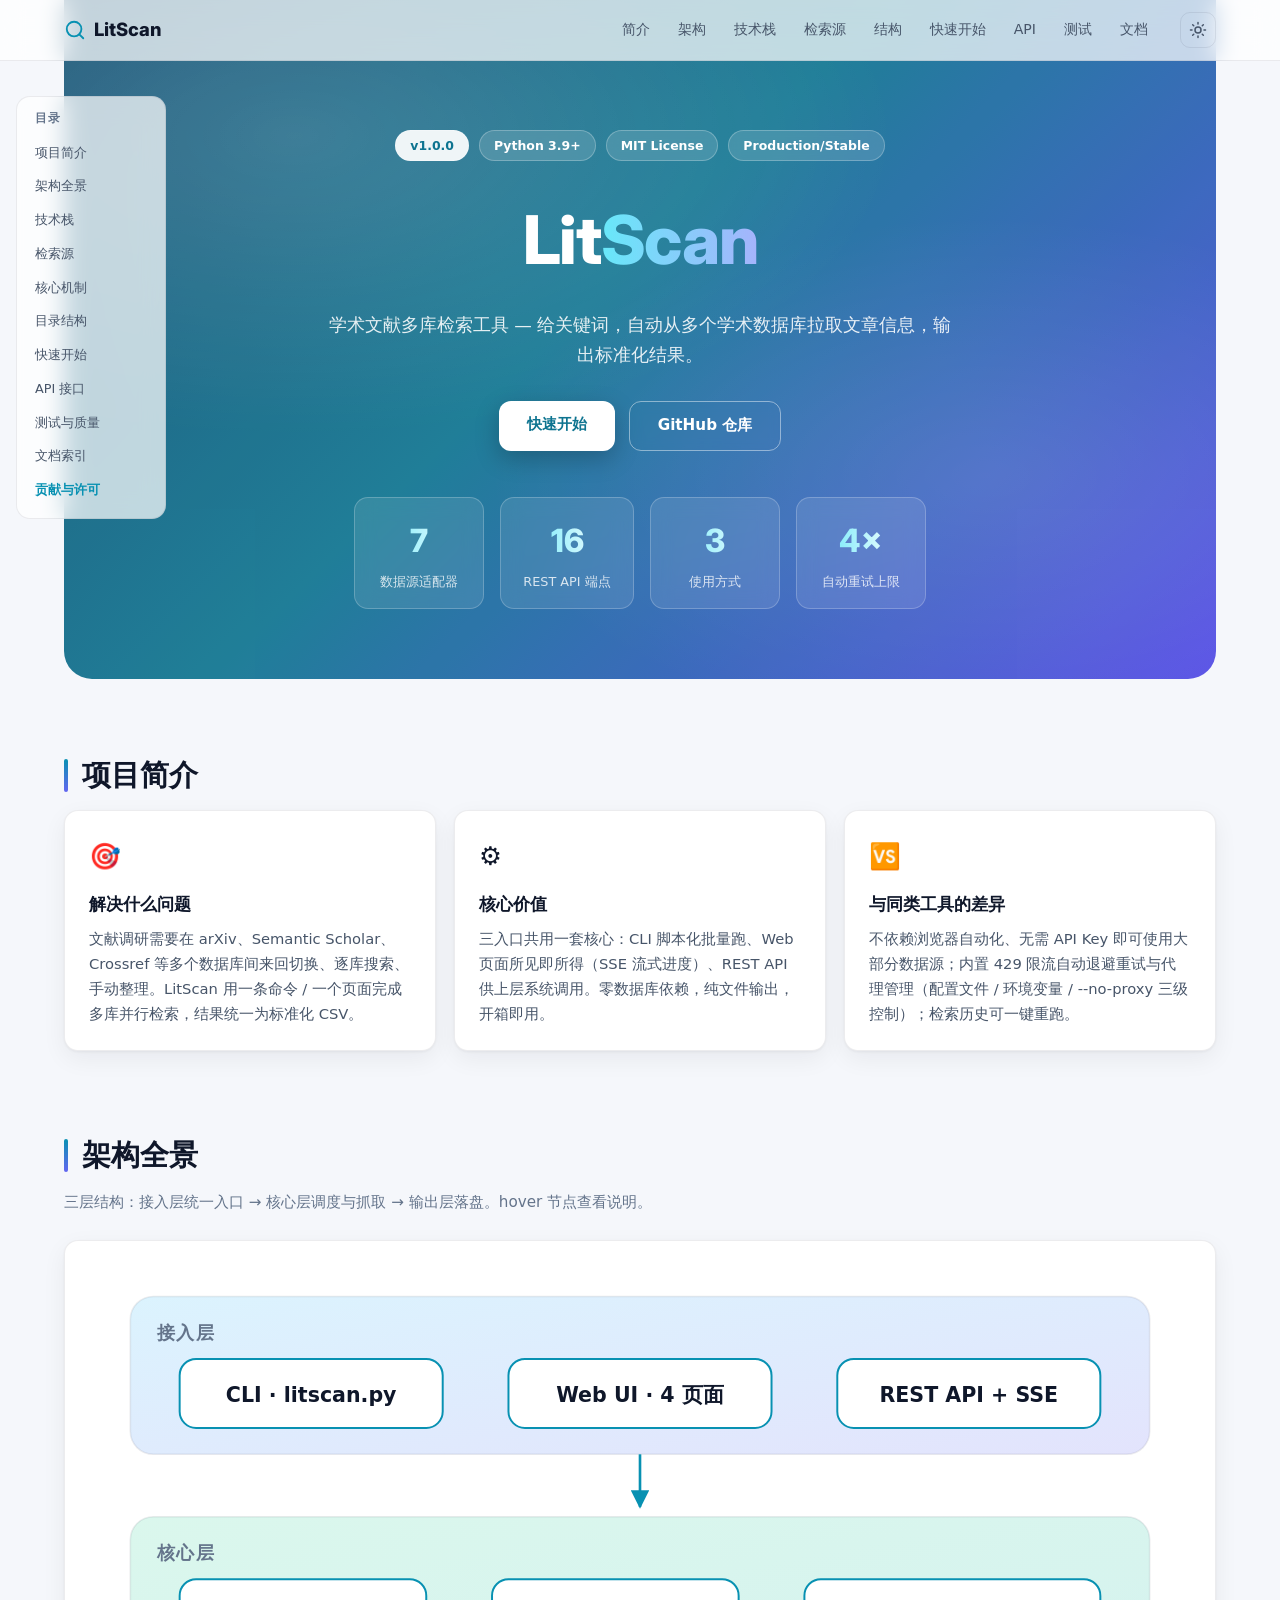
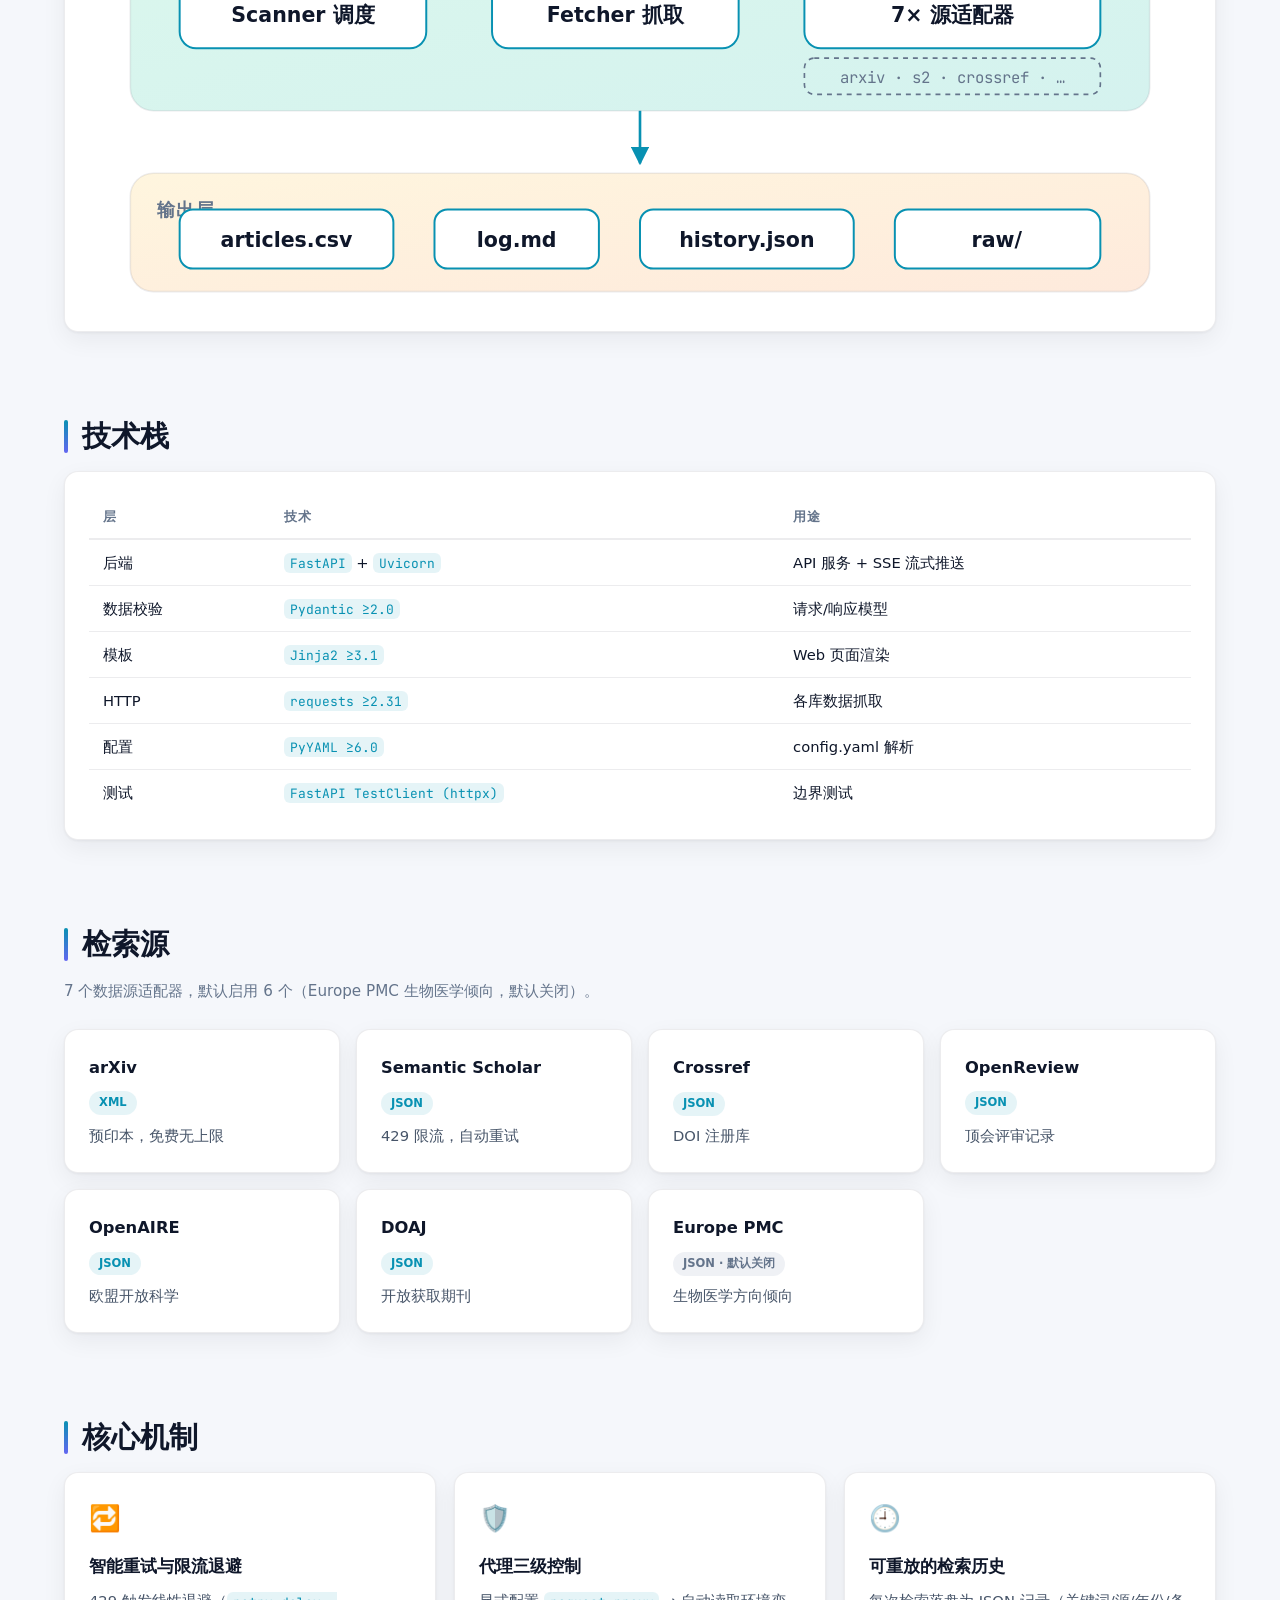
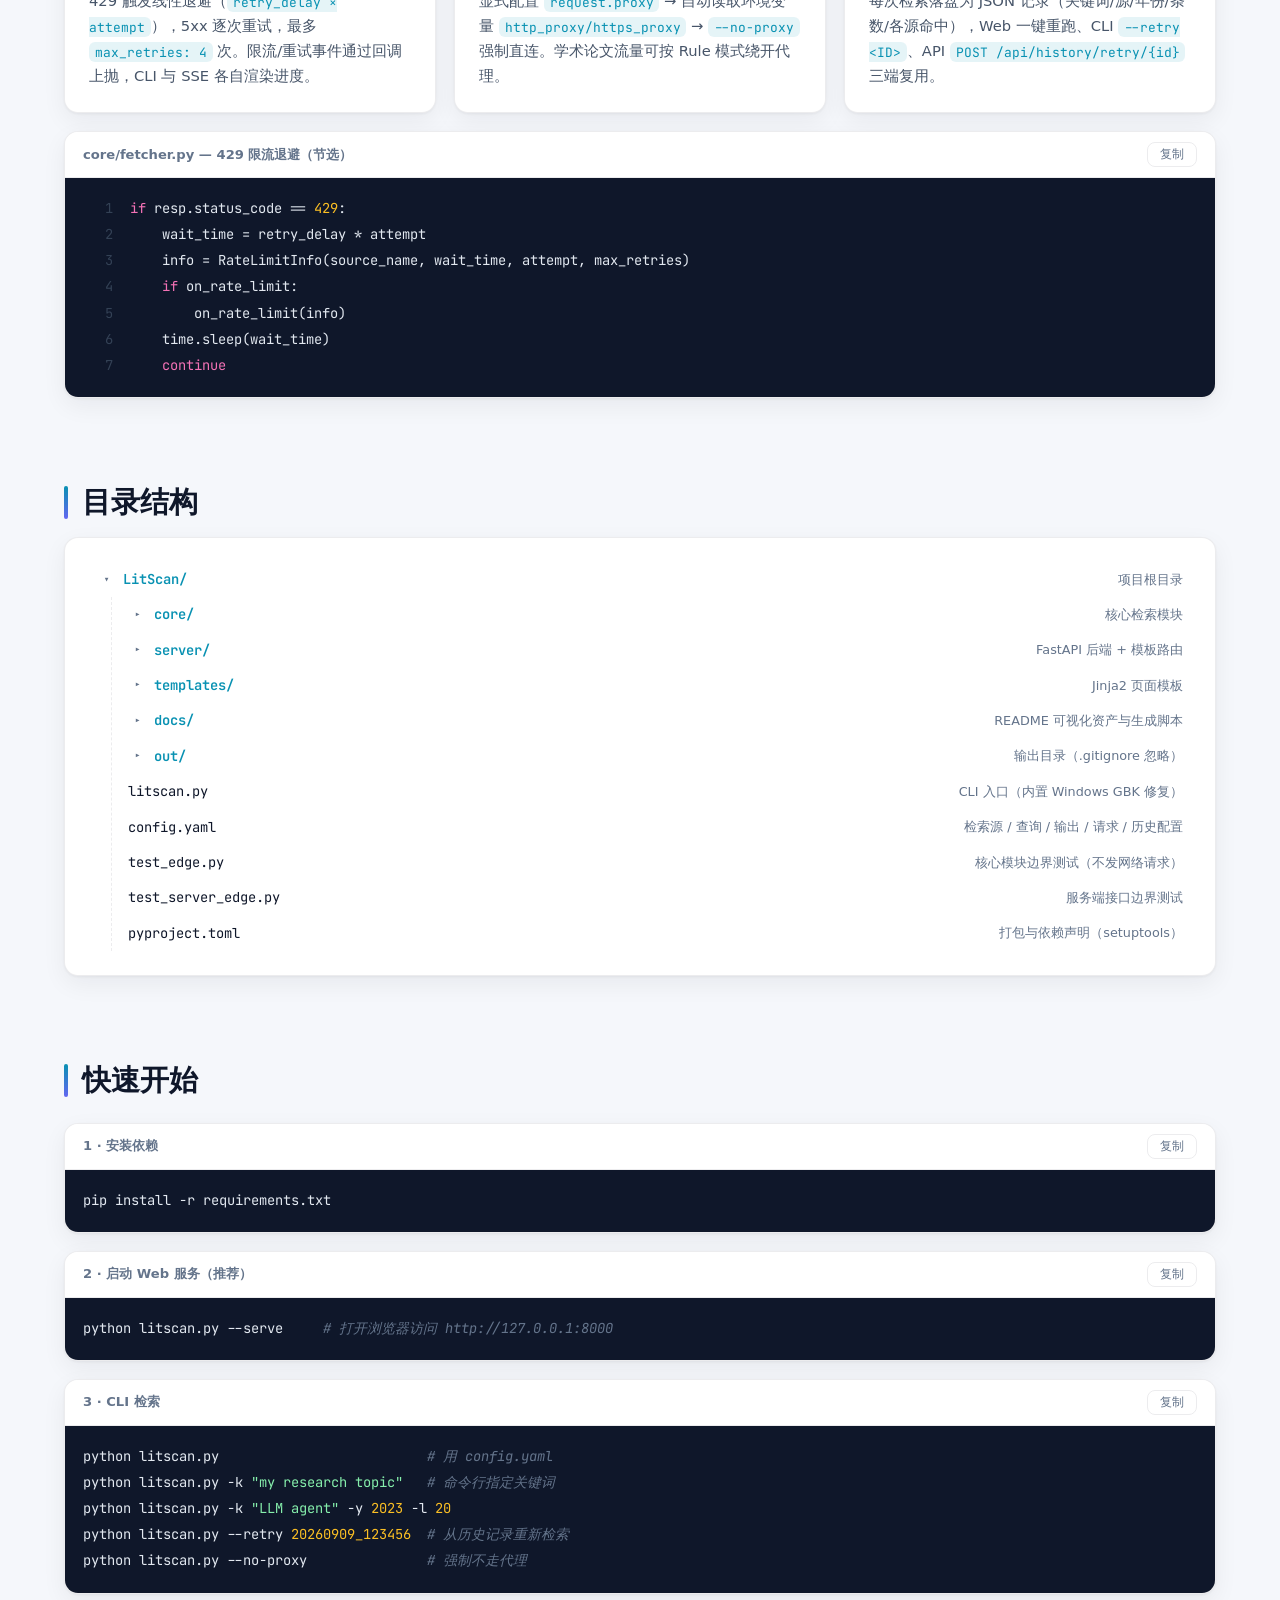
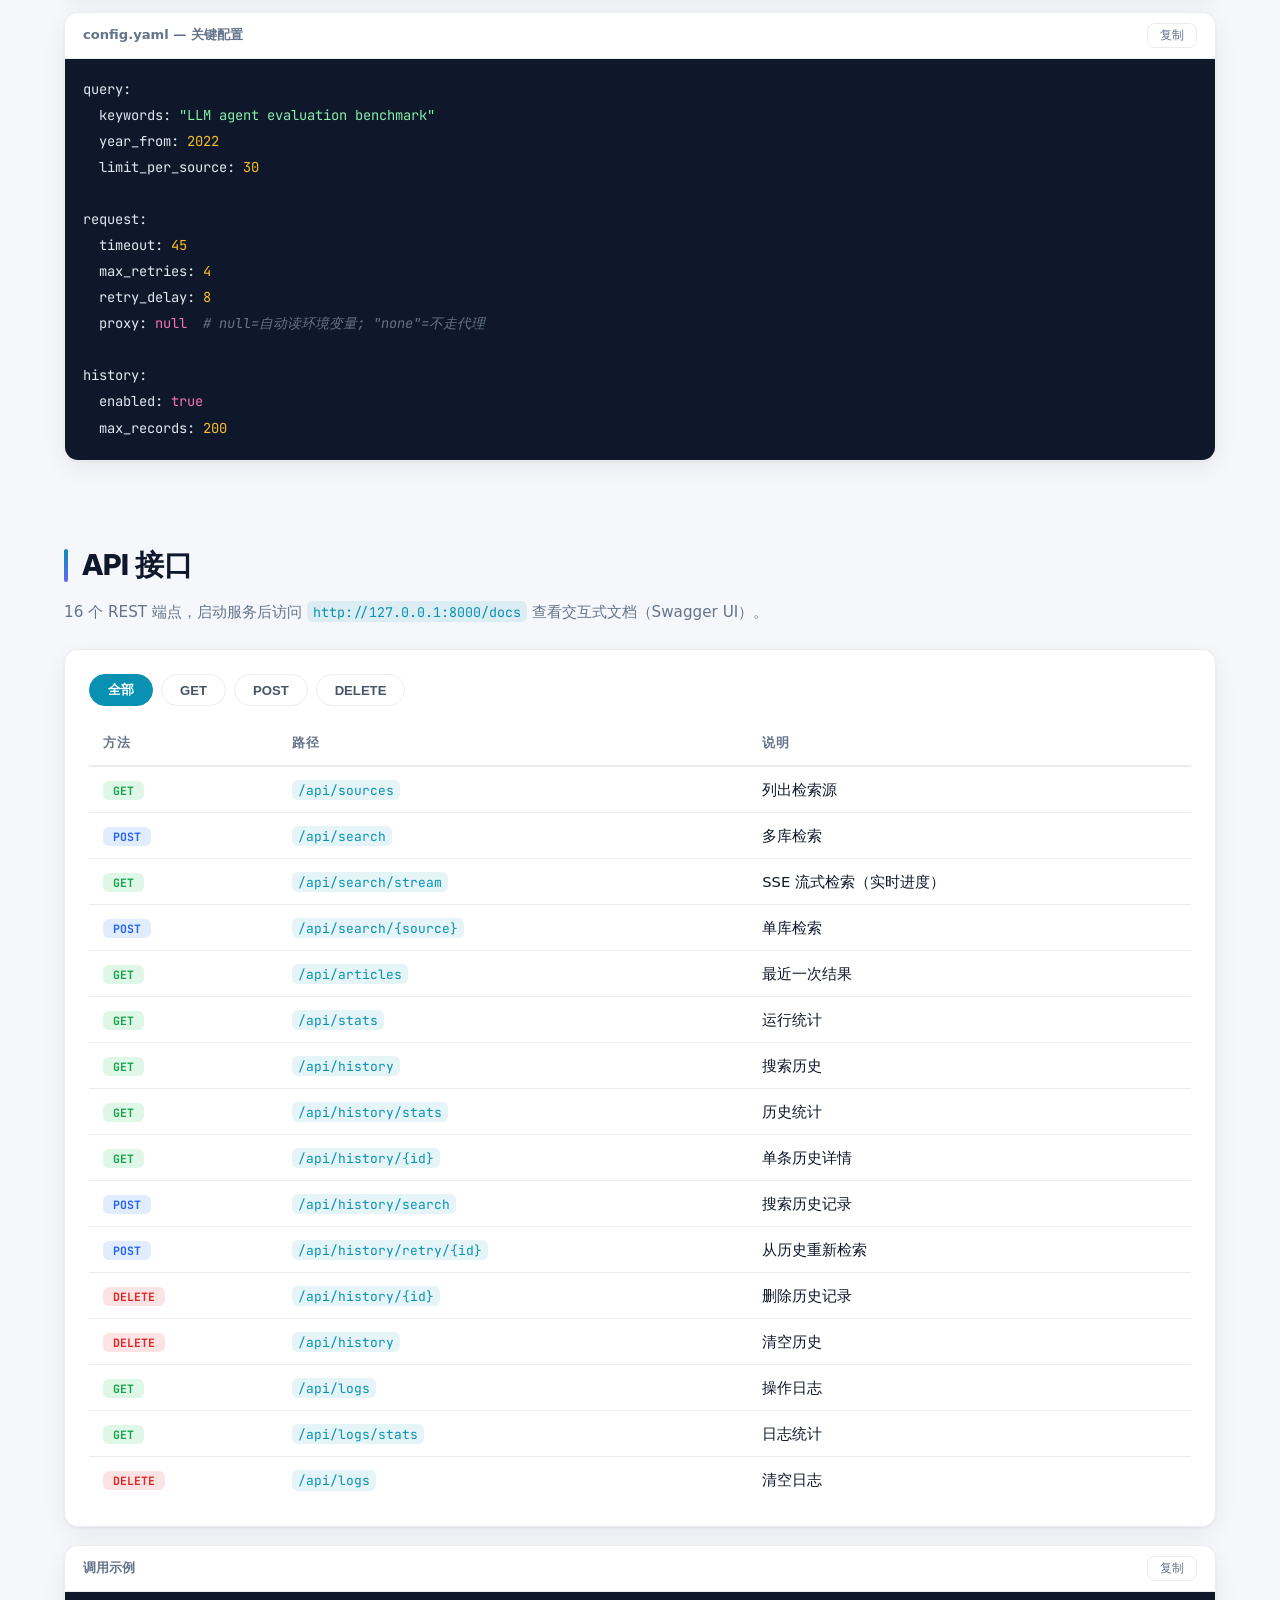
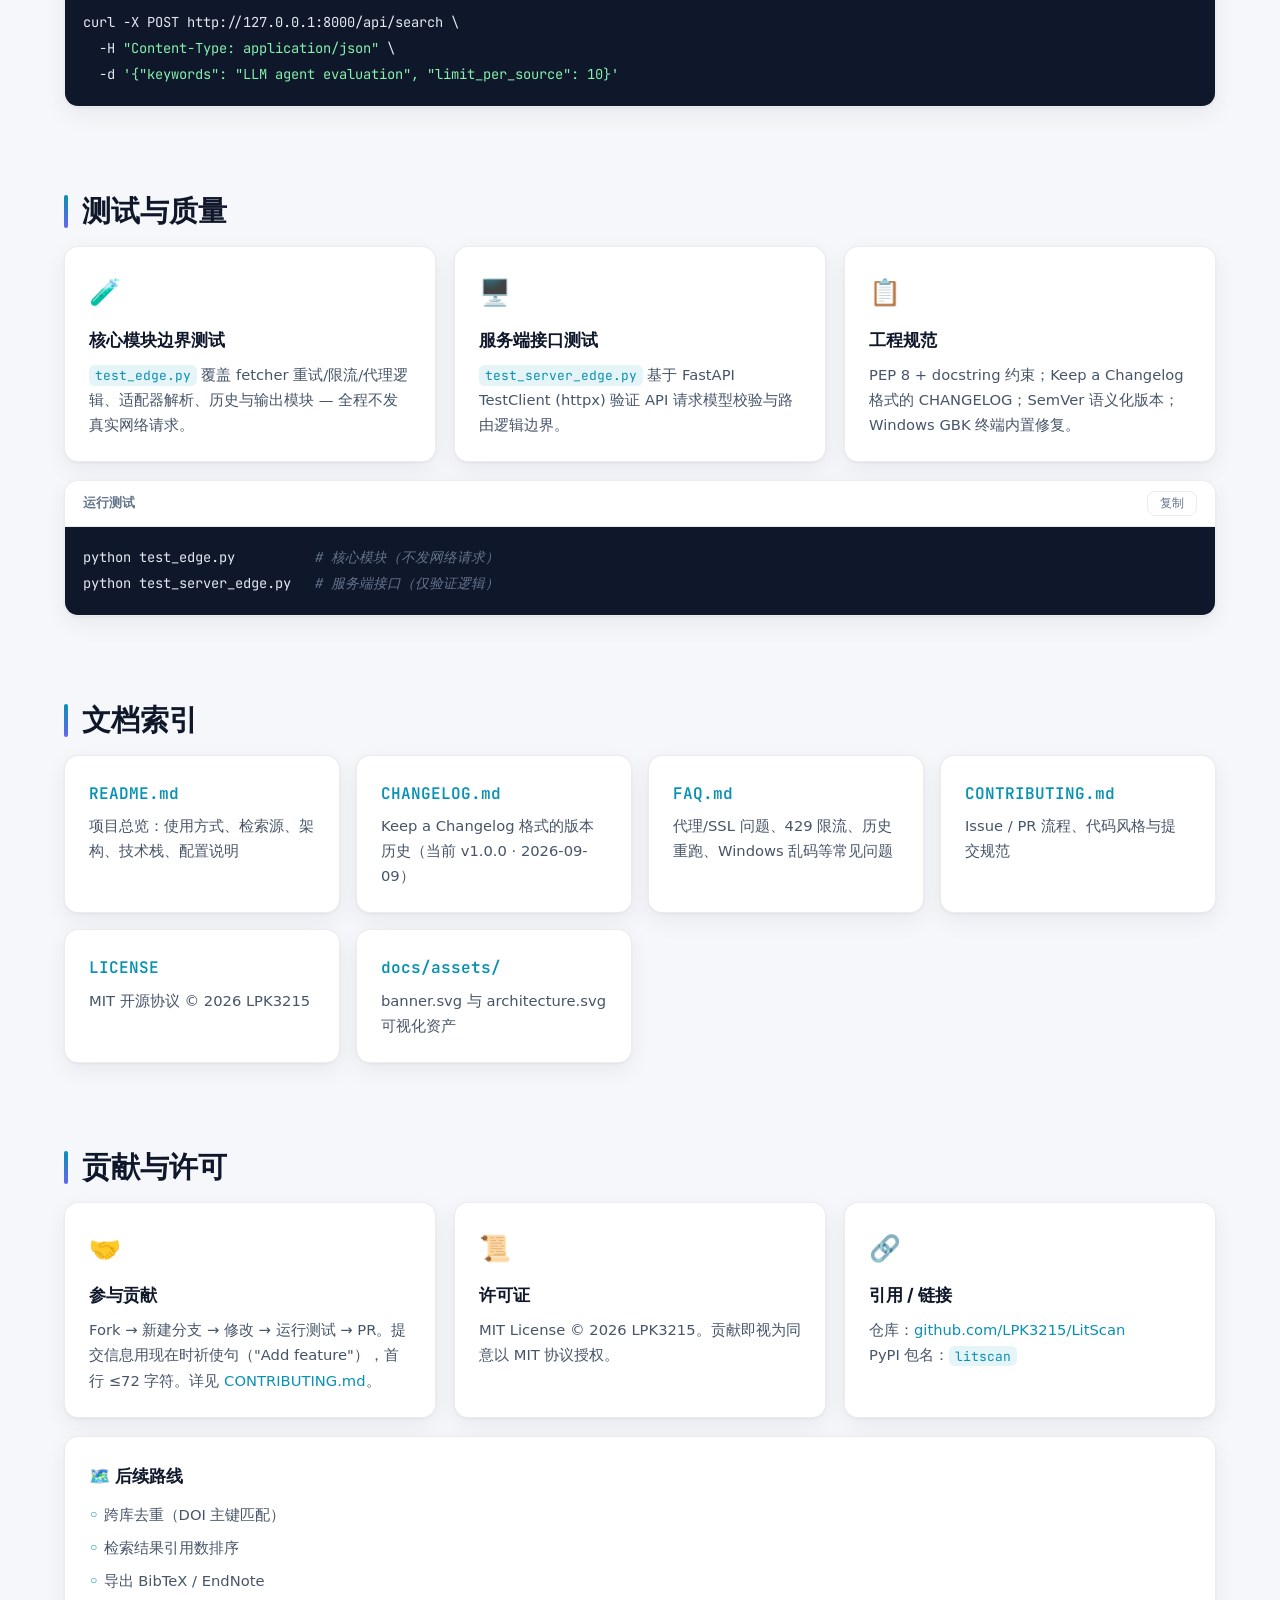
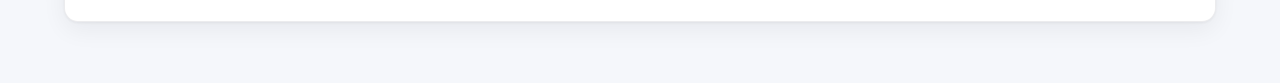
==== project_overview/index.html @ 82d1b2f9 "docs: add project overview page and GitHub Pages entry (docs/ classic mode)" ====
<!DOCTYPE html>
<html lang="zh-CN">
<head>
  <meta charset="UTF-8">
  <meta name="viewport" content="width=device-width, initial-scale=1.0">
  <title>LitScan · 学术文献多库检索工具 — 项目全景</title>
  <meta name="description" content="LitScan 项目全景观览页：架构、技术栈、检索源、API、快速开始">
  <link rel="preconnect" href="https://fonts.googleapis.com">
  <link rel="preconnect" href="https://fonts.gstatic.com" crossorigin>
  <link href="https://fonts.googleapis.com/css2?family=Inter:wght@400;600;700;800&family=JetBrains+Mono:wght@400;600&display=swap" rel="stylesheet">
  <link rel="stylesheet" href="./style.css">
</head>
<body>

<!-- 滚动进度条 -->
<div class="scroll-progress" id="scrollProgress"></div>

<!-- 顶部导航 -->
<nav class="navbar" id="navbar">
  <div class="nav-inner">
    <a href="#hero" class="nav-brand">
      <svg width="22" height="22" viewBox="0 0 24 24" fill="none" stroke="currentColor" stroke-width="2" stroke-linecap="round" stroke-linejoin="round"><circle cx="11" cy="11" r="8"/><path d="m21 21-4.3-4.3"/></svg>
      LitScan
    </a>
    <button class="nav-toggle" id="navToggle" aria-label="菜单">
      <span></span><span></span><span></span>
    </button>
    <div class="nav-links" id="navLinks">
      <a href="#intro">简介</a>
      <a href="#architecture">架构</a>
      <a href="#techstack">技术栈</a>
      <a href="#sources">检索源</a>
      <a href="#structure">结构</a>
      <a href="#quickstart">快速开始</a>
      <a href="#api">API</a>
      <a href="#testing">测试</a>
      <a href="#docs">文档</a>
    </div>
    <button class="theme-toggle" id="themeToggle" aria-label="切换深色模式">
      <svg class="icon-sun" width="18" height="18" viewBox="0 0 24 24" fill="none" stroke="currentColor" stroke-width="2" stroke-linecap="round"><circle cx="12" cy="12" r="4"/><path d="M12 2v2m0 16v2M4.9 4.9l1.4 1.4m11.4 11.4 1.4 1.4M2 12h2m16 0h2M4.9 19.1l1.4-1.4M17.7 6.3l1.4-1.4"/></svg>
      <svg class="icon-moon" width="18" height="18" viewBox="0 0 24 24" fill="none" stroke="currentColor" stroke-width="2" stroke-linecap="round" stroke-linejoin="round"><path d="M12 3a6 6 0 0 0 9 9 9 9 0 1 1-9-9Z"/></svg>
    </button>
  </div>
</nav>

<!-- 侧边目录（宽屏） -->
<aside class="sidebar" id="sidebar">
  <div class="sidebar-title">目录</div>
  <a href="#intro">项目简介</a>
  <a href="#architecture">架构全景</a>
  <a href="#techstack">技术栈</a>
  <a href="#sources">检索源</a>
  <a href="#core">核心机制</a>
  <a href="#structure">目录结构</a>
  <a href="#quickstart">快速开始</a>
  <a href="#api">API 接口</a>
  <a href="#testing">测试与质量</a>
  <a href="#docs">文档索引</a>
  <a href="#contributing">贡献与许可</a>
</aside>

<main class="main">

  <!-- ══════════ Hero ══════════ -->
  <header class="hero" id="hero">
    <div class="hero-bg" aria-hidden="true"></div>
    <div class="hero-content">
      <div class="hero-badges">
        <span class="badge badge-ver">v1.0.0</span>
        <span class="badge">Python 3.9+</span>
        <span class="badge">MIT License</span>
        <span class="badge">Production/Stable</span>
      </div>
      <h1>Lit<span class="grad-text">Scan</span></h1>
      <p class="hero-sub">学术文献多库检索工具 — 给关键词，自动从多个学术数据库拉取文章信息，输出标准化结果。</p>
      <div class="hero-actions">
        <a href="#quickstart" class="btn btn-primary">快速开始</a>
        <a href="https://github.com/LPK3215/LitScan" class="btn btn-ghost" target="_blank" rel="noopener">GitHub 仓库</a>
      </div>
      <div class="hero-stats">
        <div class="stat-card"><span class="stat-num" data-count="7">0</span><span class="stat-label">数据源适配器</span></div>
        <div class="stat-card"><span class="stat-num" data-count="16">0</span><span class="stat-label">REST API 端点</span></div>
        <div class="stat-card"><span class="stat-num" data-count="3">0</span><span class="stat-label">使用方式</span></div>
        <div class="stat-card"><span class="stat-num" data-count="4" data-suffix="×">0</span><span class="stat-label">自动重试上限</span></div>
      </div>
    </div>
  </header>

  <!-- ══════════ 项目简介 ══════════ -->
  <section class="section" id="intro">
    <h2 class="section-title">项目简介</h2>
    <div class="card-grid">
      <div class="card">
        <div class="card-icon">🎯</div>
        <h3>解决什么问题</h3>
        <p>文献调研需要在 arXiv、Semantic Scholar、Crossref 等多个数据库间来回切换、逐库搜索、手动整理。LitScan 用一条命令 / 一个页面完成多库并行检索，结果统一为标准化 CSV。</p>
      </div>
      <div class="card">
        <div class="card-icon">⚙️</div>
        <h3>核心价值</h3>
        <p>三入口共用一套核心：CLI 脚本化批量跑、Web 页面所见即所得（SSE 流式进度）、REST API 供上层系统调用。零数据库依赖，纯文件输出，开箱即用。</p>
      </div>
      <div class="card">
        <div class="card-icon">🆚</div>
        <h3>与同类工具的差异</h3>
        <p>不依赖浏览器自动化、无需 API Key 即可使用大部分数据源；内置 429 限流自动退避重试与代理管理（配置文件 / 环境变量 / --no-proxy 三级控制）；检索历史可一键重跑。</p>
      </div>
    </div>
  </section>

  <!-- ══════════ 架构全景 ══════════ -->
  <section class="section" id="architecture">
    <h2 class="section-title">架构全景</h2>
    <p class="section-desc">三层结构：接入层统一入口 → 核心层调度与抓取 → 输出层落盘。hover 节点查看说明。</p>
    <div class="card arch-card">
      <svg class="arch-svg" viewBox="0 0 680 400" role="img" aria-label="LitScan 架构图">
        <defs>
          <marker id="arrow" viewBox="0 0 10 10" refX="9" refY="5" markerWidth="7" markerHeight="7" orient="auto-start-reverse">
            <path d="M 0 0 L 10 5 L 0 10 z" class="arrow-fill"/>
          </marker>
          <linearGradient id="gLayer1" x1="0" y1="0" x2="1" y2="1">
            <stop offset="0%" stop-color="#38bdf8" stop-opacity="0.18"/>
            <stop offset="100%" stop-color="#6366f1" stop-opacity="0.18"/>
          </linearGradient>
          <linearGradient id="gLayer2" x1="0" y1="0" x2="1" y2="1">
            <stop offset="0%" stop-color="#34d399" stop-opacity="0.18"/>
            <stop offset="100%" stop-color="#14b8a6" stop-opacity="0.18"/>
          </linearGradient>
          <linearGradient id="gLayer3" x1="0" y1="0" x2="1" y2="1">
            <stop offset="0%" stop-color="#fbbf24" stop-opacity="0.15"/>
            <stop offset="100%" stop-color="#f97316" stop-opacity="0.15"/>
          </linearGradient>
        </defs>

        <!-- 接入层 -->
        <rect x="30" y="24" width="620" height="96" rx="14" fill="url(#gLayer1)" class="layer-box" data-tip="接入层：CLI / Web UI / REST API+SSE 三种入口，共用同一套核心"/>
        <text x="46" y="50" class="svg-label">接入层</text>
        <g class="arch-node" data-tip="litscan.py：argparse 命令行，支持关键词/年份/条数覆盖、代理控制、历史命令">
          <rect x="60" y="62" width="160" height="42" rx="10"/>
          <text x="140" y="88">CLI · litscan.py</text>
        </g>
        <g class="arch-node" data-tip="FastAPI + Jinja2 四个页面：/ 检索（SSE 流式进度）、/history、/sources、/logs">
          <rect x="260" y="62" width="160" height="42" rx="10"/>
          <text x="340" y="88">Web UI · 4 页面</text>
        </g>
        <g class="arch-node" data-tip="16 个 REST 端点 + SSE 流式检索 /api/search/stream">
          <rect x="460" y="62" width="160" height="42" rx="10"/>
          <text x="540" y="88">REST API + SSE</text>
        </g>

        <line x1="340" y1="120" x2="340" y2="152" class="svg-flow" marker-end="url(#arrow)"/>

        <!-- 核心层 -->
        <rect x="30" y="158" width="620" height="118" rx="14" fill="url(#gLayer2)" class="layer-box" data-tip="核心层：Scanner 调度 → Fetcher（重试×4、限流退避、代理）→ 7 个数据源适配器"/>
        <text x="46" y="184" class="svg-label">核心层</text>
        <g class="arch-node" data-tip="core/scanner.py：读配置 → 遍历启用源 → 合并结果 → 落盘与历史">
          <rect x="60" y="196" width="150" height="42" rx="10"/>
          <text x="135" y="222">Scanner 调度</text>
        </g>
        <g class="arch-node" data-tip="core/fetcher.py：HTTP GET + 智能重试（max 4 次）+ 429 指数退避 + 代理三级配置">
          <rect x="250" y="196" width="150" height="42" rx="10"/>
          <text x="325" y="222">Fetcher 抓取</text>
        </g>
        <g class="arch-node" data-tip="core/adapters.py：每个库一个适配器（build_url + parse），统一输出 Article dataclass">
          <rect x="440" y="196" width="180" height="42" rx="10"/>
          <text x="530" y="222">7× 源适配器</text>
        </g>
        <!-- 适配器小标签 -->
        <g class="arch-chip" data-tip="XML 协议（arXiv），其余 6 库为 JSON">
          <rect x="440" y="244" width="180" height="22" rx="6"/>
          <text x="530" y="259">arxiv · s2 · crossref · …</text>
        </g>

        <line x1="340" y1="276" x2="340" y2="308" class="svg-flow" marker-end="url(#arrow)"/>

        <!-- 输出层 -->
        <rect x="30" y="314" width="620" height="72" rx="14" fill="url(#gLayer3)" class="layer-box" data-tip="输出层：统一 CSV、检索日志、搜索历史、各库原始响应"/>
        <text x="46" y="340" class="svg-label">输出层</text>
        <g class="arch-node" data-tip="out/articles.csv：统一格式文章列表（title/source/year/venue/doi/url/citation_count/abstract/authors）">
          <rect x="60" y="336" width="130" height="36" rx="8"/>
          <text x="125" y="359">articles.csv</text>
        </g>
        <g class="arch-node" data-tip="out/log.md：Markdown 检索日志（日期/关键词/各源命中/总命中）">
          <rect x="215" y="336" width="100" height="36" rx="8"/>
          <text x="265" y="359">log.md</text>
        </g>
        <g class="arch-node" data-tip="out/history.json：搜索历史，最多保留 200 条，支持重跑">
          <rect x="340" y="336" width="130" height="36" rx="8"/>
          <text x="405" y="359">history.json</text>
        </g>
        <g class="arch-node" data-tip="out/raw/：各库原始响应留档，便于核对与调试">
          <rect x="495" y="336" width="125" height="36" rx="8"/>
          <text x="557" y="359">raw/</text>
        </g>

        <!-- tooltip -->
        <g id="svgTooltip" class="svg-tooltip" visibility="hidden">
          <rect rx="8"/>
          <text></text>
        </g>
      </svg>
    </div>
  </section>

  <!-- ══════════ 技术栈 ══════════ -->
  <section class="section" id="techstack">
    <h2 class="section-title">技术栈</h2>
    <div class="card">
      <table class="data-table">
        <thead><tr><th>层</th><th>技术</th><th>用途</th></tr></thead>
        <tbody>
          <tr><td>后端</td><td><code>FastAPI</code> + <code>Uvicorn</code></td><td>API 服务 + SSE 流式推送</td></tr>
          <tr><td>数据校验</td><td><code>Pydantic ≥2.0</code></td><td>请求/响应模型</td></tr>
          <tr><td>模板</td><td><code>Jinja2 ≥3.1</code></td><td>Web 页面渲染</td></tr>
          <tr><td>HTTP</td><td><code>requests ≥2.31</code></td><td>各库数据抓取</td></tr>
          <tr><td>配置</td><td><code>PyYAML ≥6.0</code></td><td>config.yaml 解析</td></tr>
          <tr><td>测试</td><td><code>FastAPI TestClient (httpx)</code></td><td>边界测试</td></tr>
        </tbody>
      </table>
    </div>
  </section>

  <!-- ══════════ 检索源 ══════════ -->
  <section class="section" id="sources">
    <h2 class="section-title">检索源</h2>
    <p class="section-desc">7 个数据源适配器，默认启用 6 个（Europe PMC 生物医学倾向，默认关闭）。</p>
    <div class="source-grid">
      <div class="card source-card"><div class="source-name">arXiv</div><span class="tag">XML</span><p>预印本，免费无上限</p></div>
      <div class="card source-card"><div class="source-name">Semantic Scholar</div><span class="tag">JSON</span><p>429 限流，自动重试</p></div>
      <div class="card source-card"><div class="source-name">Crossref</div><span class="tag">JSON</span><p>DOI 注册库</p></div>
      <div class="card source-card"><div class="source-name">OpenReview</div><span class="tag">JSON</span><p>顶会评审记录</p></div>
      <div class="card source-card"><div class="source-name">OpenAIRE</div><span class="tag">JSON</span><p>欧盟开放科学</p></div>
      <div class="card source-card"><div class="source-name">DOAJ</div><span class="tag">JSON</span><p>开放获取期刊</p></div>
      <div class="card source-card source-off"><div class="source-name">Europe PMC</div><span class="tag tag-off">JSON · 默认关闭</span><p>生物医学方向倾向</p></div>
    </div>
  </section>

  <!-- ══════════ 核心机制 ══════════ -->
  <section class="section" id="core">
    <h2 class="section-title">核心机制</h2>
    <div class="card-grid">
      <div class="card">
        <div class="card-icon">🔁</div>
        <h3>智能重试与限流退避</h3>
        <p>429 触发线性退避（<code>retry_delay × attempt</code>），5xx 逐次重试，最多 <code>max_retries: 4</code> 次。限流/重试事件通过回调上抛，CLI 与 SSE 各自渲染进度。</p>
      </div>
      <div class="card">
        <div class="card-icon">🛡️</div>
        <h3>代理三级控制</h3>
        <p>显式配置 <code>request.proxy</code> → 自动读取环境变量 <code>http_proxy/https_proxy</code> → <code>--no-proxy</code> 强制直连。学术论文流量可按 Rule 模式绕开代理。</p>
      </div>
      <div class="card">
        <div class="card-icon">🕘</div>
        <h3>可重放的检索历史</h3>
        <p>每次检索落盘为 JSON 记录（关键词/源/年份/条数/各源命中），Web 一键重跑、CLI <code>--retry &lt;ID&gt;</code>、API <code>POST /api/history/retry/{id}</code> 三端复用。</p>
      </div>
    </div>
    <div class="card code-card">
      <div class="code-header"><span>core/fetcher.py — 429 限流退避（节选）</span><button class="copy-btn" data-copy>复制</button></div>
      <pre class="code-block"><code><span class="ln">1</span><span class="c-key">if</span> resp.status_code == <span class="c-num">429</span>:
<span class="ln">2</span>    wait_time = retry_delay * attempt
<span class="ln">3</span>    info = RateLimitInfo(source_name, wait_time, attempt, max_retries)
<span class="ln">4</span>    <span class="c-key">if</span> on_rate_limit:
<span class="ln">5</span>        on_rate_limit(info)
<span class="ln">6</span>    time.sleep(wait_time)
<span class="ln">7</span>    <span class="c-key">continue</span></code></pre>
    </div>
  </section>

  <!-- ══════════ 目录结构 ══════════ -->
  <section class="section" id="structure">
    <h2 class="section-title">目录结构</h2>
    <div class="card">
      <div class="tree" id="tree">
        <div class="tree-item"><span class="tree-toggle open" data-toggle></span><span class="tree-name dir">LitScan/</span><span class="tree-desc">项目根目录</span></div>
        <div class="tree-children open">
          <div class="tree-item"><span class="tree-toggle" data-toggle></span><span class="tree-name dir">core/</span><span class="tree-desc">核心检索模块</span></div>
          <div class="tree-children">
            <div class="tree-item leaf"><span class="tree-name file">fetcher.py</span><span class="tree-desc">HTTP + 重试 + 限流处理 + 代理</span></div>
            <div class="tree-item leaf"><span class="tree-name file">adapters.py</span><span class="tree-desc">各库适配器，统一 Article 输出</span></div>
            <div class="tree-item leaf"><span class="tree-name file">scanner.py</span><span class="tree-desc">调度器：配置 → 检索 → 输出 → 历史</span></div>
            <div class="tree-item leaf"><span class="tree-name file">history.py</span><span class="tree-desc">搜索历史（JSON 落盘，可重跑）</span></div>
            <div class="tree-item leaf"><span class="tree-name file">logger.py</span><span class="tree-desc">操作日志（/logs 页面数据源）</span></div>
            <div class="tree-item leaf"><span class="tree-name file">output.py</span><span class="tree-desc">CSV / Markdown 日志输出</span></div>
          </div>
          <div class="tree-item"><span class="tree-toggle" data-toggle></span><span class="tree-name dir">server/</span><span class="tree-desc">FastAPI 后端 + 模板路由</span></div>
          <div class="tree-children">
            <div class="tree-item leaf"><span class="tree-name file">main.py</span><span class="tree-desc">16 个 API 端点 + SSE 流式检索</span></div>
          </div>
          <div class="tree-item"><span class="tree-toggle" data-toggle></span><span class="tree-name dir">templates/</span><span class="tree-desc">Jinja2 页面模板</span></div>
          <div class="tree-children">
            <div class="tree-item leaf"><span class="tree-name file">index.html</span><span class="tree-desc">检索页（SSE 实时进度）</span></div>
            <div class="tree-item leaf"><span class="tree-name file">history.html</span><span class="tree-desc">检索历史页</span></div>
            <div class="tree-item leaf"><span class="tree-name file">sources.html</span><span class="tree-desc">数据源列表页</span></div>
            <div class="tree-item leaf"><span class="tree-name file">logs.html</span><span class="tree-desc">操作日志页</span></div>
            <div class="tree-item leaf"><span class="tree-name file">base.html</span><span class="tree-desc">公共布局基模板</span></div>
          </div>
          <div class="tree-item"><span class="tree-toggle" data-toggle></span><span class="tree-name dir">docs/</span><span class="tree-desc">README 可视化资产与生成脚本</span></div>
          <div class="tree-children">
            <div class="tree-item leaf"><span class="tree-name file">assets/banner.svg</span><span class="tree-desc">README 头图</span></div>
            <div class="tree-item leaf"><span class="tree-name file">assets/architecture.svg</span><span class="tree-desc">README 架构图</span></div>
            <div class="tree-item leaf"><span class="tree-name file">scripts/generate_*.py</span><span class="tree-desc">SVG 生成脚本（可复用）</span></div>
          </div>
          <div class="tree-item"><span class="tree-toggle" data-toggle></span><span class="tree-name dir">out/</span><span class="tree-desc">输出目录（.gitignore 忽略）</span></div>
          <div class="tree-children">
            <div class="tree-item leaf"><span class="tree-name file">articles.csv</span><span class="tree-desc">统一格式文章列表</span></div>
            <div class="tree-item leaf"><span class="tree-name file">log.md</span><span class="tree-desc">检索日志</span></div>
            <div class="tree-item leaf"><span class="tree-name file">history.json</span><span class="tree-desc">搜索历史</span></div>
            <div class="tree-item leaf"><span class="tree-name file">raw/</span><span class="tree-desc">各库原始响应</span></div>
          </div>
          <div class="tree-item leaf root-leaf"><span class="tree-name file">litscan.py</span><span class="tree-desc">CLI 入口（内置 Windows GBK 修复）</span></div>
          <div class="tree-item leaf root-leaf"><span class="tree-name file">config.yaml</span><span class="tree-desc">检索源 / 查询 / 输出 / 请求 / 历史配置</span></div>
          <div class="tree-item leaf root-leaf"><span class="tree-name file">test_edge.py</span><span class="tree-desc">核心模块边界测试（不发网络请求）</span></div>
          <div class="tree-item leaf root-leaf"><span class="tree-name file">test_server_edge.py</span><span class="tree-desc">服务端接口边界测试</span></div>
          <div class="tree-item leaf root-leaf"><span class="tree-name file">pyproject.toml</span><span class="tree-desc">打包与依赖声明（setuptools）</span></div>
        </div>
      </div>
    </div>
  </section>

  <!-- ══════════ 快速开始 ══════════ -->
  <section class="section" id="quickstart">
    <h2 class="section-title">快速开始</h2>
    <div class="card code-card">
      <div class="code-header"><span>1 · 安装依赖</span><button class="copy-btn" data-copy>复制</button></div>
      <pre class="code-block"><code>pip install -r requirements.txt</code></pre>
    </div>
    <div class="card code-card">
      <div class="code-header"><span>2 · 启动 Web 服务（推荐）</span><button class="copy-btn" data-copy>复制</button></div>
      <pre class="code-block"><code>python litscan.py --serve     <span class="c-com"># 打开浏览器访问 http://127.0.0.1:8000</span></code></pre>
    </div>
    <div class="card code-card">
      <div class="code-header"><span>3 · CLI 检索</span><button class="copy-btn" data-copy>复制</button></div>
      <pre class="code-block"><code>python litscan.py                          <span class="c-com"># 用 config.yaml</span>
python litscan.py -k <span class="c-str">"my research topic"</span>   <span class="c-com"># 命令行指定关键词</span>
python litscan.py -k <span class="c-str">"LLM agent"</span> -y <span class="c-num">2023</span> -l <span class="c-num">20</span>
python litscan.py --retry <span class="c-num">20260909_123456</span>  <span class="c-com"># 从历史记录重新检索</span>
python litscan.py --no-proxy               <span class="c-com"># 强制不走代理</span></code></pre>
    </div>
    <div class="card code-card">
      <div class="code-header"><span>config.yaml — 关键配置</span><button class="copy-btn" data-copy>复制</button></div>
      <pre class="code-block"><code>query:
  keywords: <span class="c-str">"LLM agent evaluation benchmark"</span>
  year_from: <span class="c-num">2022</span>
  limit_per_source: <span class="c-num">30</span>

request:
  timeout: <span class="c-num">45</span>
  max_retries: <span class="c-num">4</span>
  retry_delay: <span class="c-num">8</span>
  proxy: <span class="c-key">null</span>  <span class="c-com"># null=自动读环境变量; "none"=不走代理</span>

history:
  enabled: <span class="c-key">true</span>
  max_records: <span class="c-num">200</span></code></pre>
    </div>
  </section>

  <!-- ══════════ API 接口 ══════════ -->
  <section class="section" id="api">
    <h2 class="section-title">API 接口</h2>
    <p class="section-desc">16 个 REST 端点，启动服务后访问 <code>http://127.0.0.1:8000/docs</code> 查看交互式文档（Swagger UI）。</p>
    <div class="card">
      <div class="api-filter">
        <button class="api-tab active" data-filter="all">全部</button>
        <button class="api-tab" data-filter="GET">GET</button>
        <button class="api-tab" data-filter="POST">POST</button>
        <button class="api-tab" data-filter="DELETE">DELETE</button>
      </div>
      <table class="data-table api-table" id="apiTable">
        <thead><tr><th>方法</th><th>路径</th><th>说明</th></tr></thead>
        <tbody>
          <tr data-method="GET"><td><span class="method m-get">GET</span></td><td><code>/api/sources</code></td><td>列出检索源</td></tr>
          <tr data-method="POST"><td><span class="method m-post">POST</span></td><td><code>/api/search</code></td><td>多库检索</td></tr>
          <tr data-method="GET"><td><span class="method m-get">GET</span></td><td><code>/api/search/stream</code></td><td>SSE 流式检索（实时进度）</td></tr>
          <tr data-method="POST"><td><span class="method m-post">POST</span></td><td><code>/api/search/{source}</code></td><td>单库检索</td></tr>
          <tr data-method="GET"><td><span class="method m-get">GET</span></td><td><code>/api/articles</code></td><td>最近一次结果</td></tr>
          <tr data-method="GET"><td><span class="method m-get">GET</span></td><td><code>/api/stats</code></td><td>运行统计</td></tr>
          <tr data-method="GET"><td><span class="method m-get">GET</span></td><td><code>/api/history</code></td><td>搜索历史</td></tr>
          <tr data-method="GET"><td><span class="method m-get">GET</span></td><td><code>/api/history/stats</code></td><td>历史统计</td></tr>
          <tr data-method="GET"><td><span class="method m-get">GET</span></td><td><code>/api/history/{id}</code></td><td>单条历史详情</td></tr>
          <tr data-method="POST"><td><span class="method m-post">POST</span></td><td><code>/api/history/search</code></td><td>搜索历史记录</td></tr>
          <tr data-method="POST"><td><span class="method m-post">POST</span></td><td><code>/api/history/retry/{id}</code></td><td>从历史重新检索</td></tr>
          <tr data-method="DELETE"><td><span class="method m-del">DELETE</span></td><td><code>/api/history/{id}</code></td><td>删除历史记录</td></tr>
          <tr data-method="DELETE"><td><span class="method m-del">DELETE</span></td><td><code>/api/history</code></td><td>清空历史</td></tr>
          <tr data-method="GET"><td><span class="method m-get">GET</span></td><td><code>/api/logs</code></td><td>操作日志</td></tr>
          <tr data-method="GET"><td><span class="method m-get">GET</span></td><td><code>/api/logs/stats</code></td><td>日志统计</td></tr>
          <tr data-method="DELETE"><td><span class="method m-del">DELETE</span></td><td><code>/api/logs</code></td><td>清空日志</td></tr>
        </tbody>
      </table>
    </div>
    <div class="card code-card">
      <div class="code-header"><span>调用示例</span><button class="copy-btn" data-copy>复制</button></div>
      <pre class="code-block"><code>curl -X POST http://127.0.0.1:8000/api/search \
  -H <span class="c-str">"Content-Type: application/json"</span> \
  -d <span class="c-str">'{"keywords": "LLM agent evaluation", "limit_per_source": 10}'</span></code></pre>
    </div>
  </section>

  <!-- ══════════ 测试与质量 ══════════ -->
  <section class="section" id="testing">
    <h2 class="section-title">测试与质量</h2>
    <div class="card-grid">
      <div class="card">
        <div class="card-icon">🧪</div>
        <h3>核心模块边界测试</h3>
        <p><code>test_edge.py</code> 覆盖 fetcher 重试/限流/代理逻辑、适配器解析、历史与输出模块 — 全程不发真实网络请求。</p>
      </div>
      <div class="card">
        <div class="card-icon">🖥️</div>
        <h3>服务端接口测试</h3>
        <p><code>test_server_edge.py</code> 基于 FastAPI TestClient (httpx) 验证 API 请求模型校验与路由逻辑边界。</p>
      </div>
      <div class="card">
        <div class="card-icon">📋</div>
        <h3>工程规范</h3>
        <p>PEP 8 + docstring 约束；Keep a Changelog 格式的 CHANGELOG；SemVer 语义化版本；Windows GBK 终端内置修复。</p>
      </div>
    </div>
    <div class="card code-card">
      <div class="code-header"><span>运行测试</span><button class="copy-btn" data-copy>复制</button></div>
      <pre class="code-block"><code>python test_edge.py          <span class="c-com"># 核心模块（不发网络请求）</span>
python test_server_edge.py   <span class="c-com"># 服务端接口（仅验证逻辑）</span></code></pre>
    </div>
  </section>

  <!-- ══════════ 文档索引 ══════════ -->
  <section class="section" id="docs">
    <h2 class="section-title">文档索引</h2>
    <div class="doc-grid">
      <a class="card doc-card" href="README.md"><div class="doc-name">README.md</div><p>项目总览：使用方式、检索源、架构、技术栈、配置说明</p></a>
      <a class="card doc-card" href="CHANGELOG.md"><div class="doc-name">CHANGELOG.md</div><p>Keep a Changelog 格式的版本历史（当前 v1.0.0 · 2026-09-09）</p></a>
      <a class="card doc-card" href="FAQ.md"><div class="doc-name">FAQ.md</div><p>代理/SSL 问题、429 限流、历史重跑、Windows 乱码等常见问题</p></a>
      <a class="card doc-card" href="CONTRIBUTING.md"><div class="doc-name">CONTRIBUTING.md</div><p>Issue / PR 流程、代码风格与提交规范</p></a>
      <a class="card doc-card" href="LICENSE"><div class="doc-name">LICENSE</div><p>MIT 开源协议 © 2026 LPK3215</p></a>
      <a class="card doc-card" href="docs/assets/architecture.svg"><div class="doc-name">docs/assets/</div><p>banner.svg 与 architecture.svg 可视化资产</p></a>
    </div>
  </section>

  <!-- ══════════ 贡献与许可 ══════════ -->
  <section class="section" id="contributing">
    <h2 class="section-title">贡献与许可</h2>
    <div class="card-grid">
      <div class="card">
        <div class="card-icon">🤝</div>
        <h3>参与贡献</h3>
        <p>Fork → 新建分支 → 修改 → 运行测试 → PR。提交信息用现在时祈使句（"Add feature"），首行 ≤72 字符。详见 <a href="CONTRIBUTING.md">CONTRIBUTING.md</a>。</p>
      </div>
      <div class="card">
        <div class="card-icon">📜</div>
        <h3>许可证</h3>
        <p>MIT License © 2026 LPK3215。贡献即视为同意以 MIT 协议授权。</p>
      </div>
      <div class="card">
        <div class="card-icon">🔗</div>
        <h3>引用 / 链接</h3>
        <p>仓库：<a href="https://github.com/LPK3215/LitScan" target="_blank" rel="noopener">github.com/LPK3215/LitScan</a><br>PyPI 包名：<code>litscan</code></p>
      </div>
    </div>
    <div class="card roadmap-card">
      <h3>🗺️ 后续路线</h3>
      <ul>
        <li>跨库去重（DOI 主键匹配）</li>
        <li>检索结果引用数排序</li>
        <li>导出 BibTeX / EndNote</li>
      </ul>
    </div>
  </section>

  <footer class="footer">
    <p>LitScan v1.0.0 · MIT License · <a href="https://github.com/LPK3215/LitScan" target="_blank" rel="noopener">GitHub</a></p>
  </footer>
</main>

<!-- 返回顶部 -->
<button class="back-top" id="backTop" aria-label="返回顶部">
  <svg width="20" height="20" viewBox="0 0 24 24" fill="none" stroke="currentColor" stroke-width="2" stroke-linecap="round" stroke-linejoin="round"><path d="m18 15-6-6-6 6"/></svg>
</button>

<script src="./script.js"></script>
</body>
</html>
<!-- Generated by WorkBuddy (Walker) · 2026-09-09 · LitScan v1.0.0 project overview -->
---- project_overview/style.css ----
/* ═══════════════════════════════════════════
   LitScan 项目全景 · style.css
   主题：深空蓝 + 亮青（工具型项目）
   ═══════════════════════════════════════════ */

:root {
  --bg: #f5f7fb;
  --bg-soft: #ffffff;
  --card: #ffffff;
  --card-border: rgba(15, 23, 42, 0.08);
  --text: #0f172a;
  --text-soft: #475569;
  --muted: #64748b;
  --accent: #0891b2;
  --accent-2: #6366f1;
  --accent-soft: rgba(8, 145, 178, 0.10);
  --hero-grad: linear-gradient(135deg, #0c4a6e 0%, #0e7490 45%, #4f46e5 100%);
  --nav-bg: rgba(255, 255, 255, 0.72);
  --code-bg: #0f172a;
  --code-text: #e2e8f0;
  --shadow: 0 1px 3px rgba(15, 23, 42, 0.06), 0 8px 24px rgba(15, 23, 42, 0.06);
  --shadow-hover: 0 4px 12px rgba(15, 23, 42, 0.10), 0 16px 40px rgba(15, 23, 42, 0.10);
  --radius: 14px;
  --font-head: "Inter", "PingFang SC", "Microsoft YaHei", system-ui, sans-serif;
  --font-body: -apple-system, "PingFang SC", "Microsoft YaHei", "Segoe UI", system-ui, sans-serif;
  --font-mono: "JetBrains Mono", "Fira Code", Consolas, monospace;
}

[data-theme="dark"] {
  --bg: #0b1120;
  --bg-soft: #0f172a;
  --card: rgba(30, 41, 59, 0.55);
  --card-border: rgba(148, 163, 184, 0.14);
  --text: #e2e8f0;
  --text-soft: #94a3b8;
  --muted: #64748b;
  --accent: #22d3ee;
  --accent-2: #818cf8;
  --accent-soft: rgba(34, 211, 238, 0.10);
  --nav-bg: rgba(11, 17, 32, 0.72);
  --code-bg: #060b16;
  --shadow: 0 1px 3px rgba(0, 0, 0, 0.3), 0 8px 24px rgba(0, 0, 0, 0.25);
  --shadow-hover: 0 4px 12px rgba(0, 0, 0, 0.4), 0 16px 40px rgba(0, 0, 0, 0.35);
}

/* ── 基础 ── */
* { margin: 0; padding: 0; box-sizing: border-box; }
html { scroll-behavior: smooth; }
body {
  font-family: var(--font-body);
  background: var(--bg);
  color: var(--text);
  line-height: 1.7;
  transition: background 0.3s ease, color 0.3s ease;
  overflow-x: hidden;
}
a { color: var(--accent); text-decoration: none; }
a:hover { text-decoration: underline; }
code {
  font-family: var(--font-mono);
  font-size: 0.88em;
  background: var(--accent-soft);
  color: var(--accent);
  padding: 0.12em 0.45em;
  border-radius: 6px;
}

/* ── 滚动进度条 ── */
.scroll-progress {
  position: fixed; top: 0; left: 0; height: 3px; width: 0;
  background: linear-gradient(90deg, var(--accent), var(--accent-2));
  z-index: 1001; transition: width 0.1s linear;
  border-radius: 0 3px 3px 0;
}

/* ── 导航栏 ── */
.navbar {
  position: fixed; top: 0; left: 0; right: 0; z-index: 1000;
  background: var(--nav-bg);
  backdrop-filter: blur(12px);
  -webkit-backdrop-filter: blur(12px);
  border-bottom: 1px solid var(--card-border);
}
.nav-inner {
  max-width: 1200px; margin: 0 auto; padding: 0 24px;
  height: 60px; display: flex; align-items: center; gap: 20px;
}
.nav-brand {
  display: flex; align-items: center; gap: 8px;
  font-family: var(--font-head); font-weight: 800; font-size: 1.15rem;
  color: var(--text); text-decoration: none;
}
.nav-brand:hover { text-decoration: none; color: var(--accent); }
.nav-brand svg { color: var(--accent); }
.nav-links { display: flex; gap: 4px; margin-left: auto; }
.nav-links a {
  color: var(--text-soft); font-size: 0.88rem; padding: 6px 12px;
  border-radius: 8px; transition: all 0.2s;
}
.nav-links a:hover { color: var(--text); background: var(--accent-soft); text-decoration: none; }
.nav-links a.active { color: var(--accent); background: var(--accent-soft); font-weight: 600; }
.theme-toggle {
  background: none; border: 1px solid var(--card-border); color: var(--text-soft);
  width: 36px; height: 36px; border-radius: 10px; cursor: pointer;
  display: flex; align-items: center; justify-content: center; transition: all 0.2s;
}
.theme-toggle:hover { color: var(--accent); border-color: var(--accent); }
.icon-moon { display: none; }
[data-theme="dark"] .icon-sun { display: none; }
[data-theme="dark"] .icon-moon { display: block; }
.nav-toggle { display: none; }

/* ── 侧边栏 ── */
.sidebar {
  position: fixed; top: 96px; left: max(16px, calc(50% - 760px));
  width: 150px; z-index: 900;
  display: flex; flex-direction: column; gap: 2px;
  background: var(--nav-bg); backdrop-filter: blur(12px);
  border: 1px solid var(--card-border); border-radius: var(--radius);
  padding: 12px 8px;
}
.sidebar-title {
  font-size: 0.72rem; font-weight: 700; color: var(--muted);
  text-transform: uppercase; letter-spacing: 0.08em; padding: 0 10px 6px;
}
.sidebar a {
  color: var(--text-soft); font-size: 0.8rem; padding: 5px 10px;
  border-radius: 8px; transition: all 0.2s;
}
.sidebar a:hover { color: var(--text); background: var(--accent-soft); text-decoration: none; }
.sidebar a.active { color: var(--accent); font-weight: 600; }

/* ── 主体 ── */
.main { max-width: 1200px; margin: 0 auto; padding: 0 24px; }
@media (min-width: 1560px) { .main { margin-left: auto; } }

.section { padding: 72px 0 8px; scroll-margin-top: 80px; }
.section-title {
  font-family: var(--font-head); font-size: 1.8rem; font-weight: 800;
  margin-bottom: 10px; position: relative; padding-left: 18px;
}
.section-title::before {
  content: ""; position: absolute; left: 0; top: 8px; bottom: 8px; width: 4px;
  background: linear-gradient(180deg, var(--accent), var(--accent-2));
  border-radius: 2px;
}
.section-desc { color: var(--muted); margin-bottom: 24px; font-size: 0.95rem; }

/* ── Hero ── */
.hero {
  position: relative; padding: 130px 0 70px; text-align: center;
  border-radius: 0 0 28px 28px; overflow: hidden;
}
.hero-bg {
  position: absolute; inset: 0;
  background: var(--hero-grad);
  opacity: 0.92; z-index: -2;
}
.hero-bg::after {
  content: ""; position: absolute; inset: 0;
  background:
    radial-gradient(600px 300px at 20% 20%, rgba(255,255,255,0.14), transparent),
    radial-gradient(500px 260px at 80% 70%, rgba(255,255,255,0.10), transparent);
}
.hero-content { position: relative; z-index: 1; color: #fff; }
.hero-badges { display: flex; gap: 10px; justify-content: center; flex-wrap: wrap; margin-bottom: 22px; }
.badge {
  font-size: 0.78rem; font-weight: 600; padding: 4px 14px; border-radius: 999px;
  background: rgba(255, 255, 255, 0.14); border: 1px solid rgba(255, 255, 255, 0.25);
  backdrop-filter: blur(6px);
}
.badge-ver { background: rgba(255, 255, 255, 0.92); color: #0e7490; }
.hero h1 {
  font-family: var(--font-head); font-size: clamp(2.6rem, 6vw, 4.2rem);
  font-weight: 800; letter-spacing: -0.02em; margin-bottom: 14px;
}
.grad-text {
  background: linear-gradient(90deg, #67e8f9, #a5b4fc);
  -webkit-background-clip: text; background-clip: text; color: transparent;
}
.hero-sub {
  max-width: 640px; margin: 0 auto 30px; font-size: 1.1rem;
  color: rgba(255, 255, 255, 0.88);
}
.hero-actions { display: flex; gap: 14px; justify-content: center; margin-bottom: 46px; }
.btn {
  padding: 11px 28px; border-radius: 12px; font-weight: 600; font-size: 0.95rem;
  transition: all 0.25s; display: inline-block;
}
.btn:hover { text-decoration: none; transform: translateY(-2px); }
.btn-primary {
  background: #fff; color: #0e7490;
  box-shadow: 0 8px 24px rgba(0, 0, 0, 0.22);
}
.btn-primary:hover { box-shadow: 0 12px 32px rgba(0, 0, 0, 0.3); }
.btn-ghost {
  color: #fff; border: 1px solid rgba(255, 255, 255, 0.45); backdrop-filter: blur(6px);
}
.btn-ghost:hover { background: rgba(255, 255, 255, 0.12); }
.hero-stats {
  display: flex; gap: 16px; justify-content: center; flex-wrap: wrap;
}
.stat-card {
  min-width: 130px; padding: 16px 22px; border-radius: var(--radius);
  background: rgba(255, 255, 255, 0.10); border: 1px solid rgba(255, 255, 255, 0.22);
  backdrop-filter: blur(10px);
  display: flex; flex-direction: column; gap: 2px;
}
.stat-num {
  font-family: var(--font-head); font-size: 2rem; font-weight: 800;
  background: linear-gradient(90deg, #67e8f9, #fff);
  -webkit-background-clip: text; background-clip: text; color: transparent;
}
.stat-label { font-size: 0.8rem; color: rgba(255, 255, 255, 0.8); }

/* ── 卡片 ── */
.card {
  background: var(--card); border: 1px solid var(--card-border);
  border-radius: var(--radius); padding: 24px; box-shadow: var(--shadow);
  transition: transform 0.25s ease, box-shadow 0.25s ease;
}
.card:hover { transform: translateY(-2px); box-shadow: var(--shadow-hover); }
.card-grid {
  display: grid; grid-template-columns: repeat(auto-fit, minmax(280px, 1fr));
  gap: 18px;
}
.card h3 { font-family: var(--font-head); font-size: 1.08rem; margin-bottom: 8px; }
.card p { color: var(--text-soft); font-size: 0.92rem; }
.card-icon { font-size: 1.6rem; margin-bottom: 10px; }

/* ── 表格 ── */
.data-table { width: 100%; border-collapse: collapse; font-size: 0.92rem; }
.data-table th {
  text-align: left; padding: 10px 14px; font-weight: 700;
  color: var(--muted); border-bottom: 2px solid var(--card-border);
  font-size: 0.82rem; text-transform: uppercase; letter-spacing: 0.05em;
}
.data-table td { padding: 10px 14px; border-bottom: 1px solid var(--card-border); }
.data-table tr:last-child td { border-bottom: none; }
.data-table tbody tr { transition: background 0.15s; }
.data-table tbody tr:hover { background: var(--accent-soft); }

/* ── 检索源卡片 ── */
.source-grid {
  display: grid; grid-template-columns: repeat(auto-fit, minmax(220px, 1fr));
  gap: 16px;
}
.source-card p { margin-top: 8px; }
.source-name { font-weight: 700; font-size: 1.02rem; margin-bottom: 6px; }
.tag {
  display: inline-block; font-size: 0.72rem; font-weight: 700; padding: 2px 10px;
  border-radius: 999px; background: var(--accent-soft); color: var(--accent);
}
.tag-off { background: rgba(148, 163, 184, 0.15); color: var(--muted); }
.source-off { opacity: 0.72; }

/* ── 代码块 ── */
.code-card { padding: 0; overflow: hidden; margin-top: 18px; }
.code-header {
  display: flex; justify-content: space-between; align-items: center;
  padding: 10px 18px; background: var(--bg-soft);
  border-bottom: 1px solid var(--card-border);
  font-size: 0.82rem; color: var(--muted); font-weight: 600;
}
.copy-btn {
  background: none; border: 1px solid var(--card-border); color: var(--muted);
  font-size: 0.75rem; padding: 3px 12px; border-radius: 8px; cursor: pointer;
  transition: all 0.2s;
}
.copy-btn:hover { color: var(--accent); border-color: var(--accent); }
.copy-btn.copied { color: #10b981; border-color: #10b981; }
.code-block {
  background: var(--code-bg); color: var(--code-text);
  padding: 18px; overflow-x: auto; font-size: 0.86rem; line-height: 1.75;
}
.code-block code { background: none; color: inherit; padding: 0; font-size: inherit; }
.code-block .c-key { color: #f472b6; }
.code-block .c-str { color: #86efac; }
.code-block .c-num { color: #fbbf24; }
.code-block .c-com { color: #64748b; font-style: italic; }
.code-block .ln {
  display: inline-block; width: 2.2em; color: #334155;
  user-select: none; text-align: right; margin-right: 1.2em;
}

/* ── 目录树 ── */
.tree { font-family: var(--font-mono); font-size: 0.86rem; }
.tree-item {
  display: flex; align-items: center; gap: 8px; padding: 6px 8px;
  border-radius: 8px; transition: background 0.15s;
}
.tree-item:hover { background: var(--accent-soft); }
.tree-toggle {
  width: 18px; height: 18px; flex-shrink: 0; cursor: pointer;
  position: relative; border-radius: 4px;
}
.tree-toggle::before {
  content: "▸"; position: absolute; inset: 0; display: flex;
  align-items: center; justify-content: center;
  color: var(--muted); font-size: 0.75rem; transition: transform 0.2s;
}
.tree-toggle.open::before { transform: rotate(90deg); }
.tree-toggle.empty { visibility: hidden; }
.tree-name.dir { color: var(--accent); font-weight: 600; }
.tree-name.file { color: var(--text); }
.tree-desc {
  margin-left: auto; font-family: var(--font-body); font-size: 0.8rem;
  color: var(--muted); text-align: right;
}
.tree-children .tree-item.leaf { padding-left: 34px; }
.tree-children .tree-item.leaf.root-leaf { padding-left: 8px; }
.tree-children {
  display: none; margin-left: 22px;
  border-left: 1px dashed var(--card-border); padding-left: 8px;
}
.tree-children.open { display: block; animation: fadeIn 0.25s ease; }

/* ── API 表 ── */
.api-filter { display: flex; gap: 8px; margin-bottom: 16px; flex-wrap: wrap; }
.api-tab {
  background: none; border: 1px solid var(--card-border); color: var(--text-soft);
  font-size: 0.82rem; font-weight: 600; padding: 6px 18px; border-radius: 999px;
  cursor: pointer; transition: all 0.2s;
}
.api-tab:hover { border-color: var(--accent); color: var(--accent); }
.api-tab.active { background: var(--accent); border-color: var(--accent); color: #fff; }
.api-table tr.hidden-row { display: none; }
.method {
  font-family: var(--font-mono); font-size: 0.72rem; font-weight: 700;
  padding: 2px 10px; border-radius: 6px;
}
.m-get { background: rgba(34, 197, 94, 0.15); color: #16a34a; }
.m-post { background: rgba(59, 130, 246, 0.15); color: #2563eb; }
.m-del { background: rgba(239, 68, 68, 0.15); color: #dc2626; }
[data-theme="dark"] .m-get { color: #4ade80; }
[data-theme="dark"] .m-post { color: #60a5fa; }
[data-theme="dark"] .m-del { color: #f87171; }

/* ── 架构图 SVG ── */
.arch-card { padding: 16px; }
.arch-svg { width: 100%; height: auto; display: block; }
.layer-box { stroke: var(--card-border); stroke-width: 1; }
.arch-node rect {
  fill: var(--bg-soft); stroke: var(--accent); stroke-width: 1.2;
  transition: all 0.2s; cursor: pointer;
}
.arch-node text {
  fill: var(--text); font-size: 12.5px; font-weight: 600;
  text-anchor: middle; pointer-events: none;
}
.arch-node:hover rect { stroke-width: 2.4; filter: drop-shadow(0 0 6px var(--accent)); }
.arch-chip rect { fill: none; stroke: var(--muted); stroke-dasharray: 3 3; }
.arch-chip text { fill: var(--muted); font-size: 9.5px; text-anchor: middle; font-family: var(--font-mono); }
.svg-label {
  fill: var(--muted); font-size: 11px; font-weight: 700;
  text-transform: uppercase; letter-spacing: 0.1em;
}
.svg-flow { stroke: var(--accent); stroke-width: 1.6; fill: none; }
.arrow-fill { fill: var(--accent); }
.svg-tooltip rect { fill: var(--bg-soft); stroke: var(--accent); }
.svg-tooltip text { fill: var(--text); font-size: 11px; }

/* ── 文档索引 ── */
.doc-grid {
  display: grid; grid-template-columns: repeat(auto-fit, minmax(240px, 1fr));
  gap: 16px;
}
.doc-card { display: block; color: inherit; }
.doc-card:hover { text-decoration: none; border-color: var(--accent); }
.doc-name { font-family: var(--font-mono); font-weight: 600; color: var(--accent); margin-bottom: 6px; }

/* ── 路线图 ── */
.roadmap-card { margin-top: 18px; }
.roadmap-card ul { list-style: none; margin-top: 8px; }
.roadmap-card li { padding: 4px 0; color: var(--text-soft); font-size: 0.92rem; }
.roadmap-card li::before { content: "◦ "; color: var(--accent); font-weight: 700; }

/* ── Footer ── */
.footer {
  text-align: center; padding: 56px 0 40px; color: var(--muted); font-size: 0.85rem;
}

/* ── 返回顶部 ── */
.back-top {
  position: fixed; right: 28px; bottom: 28px; width: 44px; height: 44px;
  border-radius: 12px; border: 1px solid var(--card-border);
  background: var(--nav-bg); backdrop-filter: blur(12px); color: var(--accent);
  cursor: pointer; z-index: 1000; display: flex; align-items: center; justify-content: center;
  opacity: 0; visibility: hidden; transform: translateY(12px);
  transition: all 0.3s ease; box-shadow: var(--shadow);
}
.back-top.show { opacity: 1; visibility: visible; transform: translateY(0); }
.back-top:hover { background: var(--accent); color: #fff; }

/* ── 动画 ── */
@keyframes fadeIn { from { opacity: 0; transform: translateY(-4px); } to { opacity: 1; transform: none; } }
@keyframes heroIn {
  from { opacity: 0; transform: translateY(24px); }
  to { opacity: 1; transform: none; }
}
.hero-content > * { animation: heroIn 0.7s ease backwards; }
.hero-content > *:nth-child(2) { animation-delay: 0.1s; }
.hero-content > *:nth-child(3) { animation-delay: 0.2s; }
.hero-content > *:nth-child(4) { animation-delay: 0.3s; }
@keyframes revealUp {
  from { opacity: 0; transform: translateY(20px); }
  to { opacity: 1; transform: none; }
}
.reveal { opacity: 0; }
.reveal.visible { animation: revealUp 0.6s ease forwards; }

/* ── 响应式 ── */
@media (max-width: 1180px) {
  .sidebar { display: none; }
}
@media (max-width: 860px) {
  .nav-toggle {
    display: flex; flex-direction: column; gap: 4px; justify-content: center;
    background: none; border: none; cursor: pointer; margin-left: auto;
    width: 36px; height: 36px;
  }
  .nav-toggle span {
    width: 20px; height: 2px; background: var(--text); border-radius: 2px;
    transition: all 0.25s;
  }
  .nav-toggle.open span:nth-child(1) { transform: translateY(6px) rotate(45deg); }
  .nav-toggle.open span:nth-child(2) { opacity: 0; }
  .nav-toggle.open span:nth-child(3) { transform: translateY(-6px) rotate(-45deg); }
  .nav-links {
    position: fixed; top: 60px; left: 0; right: 0;
    flex-direction: column; padding: 12px 24px 18px;
    background: var(--nav-bg); backdrop-filter: blur(12px);
    border-bottom: 1px solid var(--card-border);
    display: none; margin-left: 0;
  }
  .nav-links.open { display: flex; }
  .nav-links a { padding: 10px 12px; font-size: 0.95rem; }
  .theme-toggle { margin-left: 0; }
  .hero { padding: 100px 0 50px; }
  .section { padding: 52px 0 4px; }
  .tree-desc { display: none; }
}
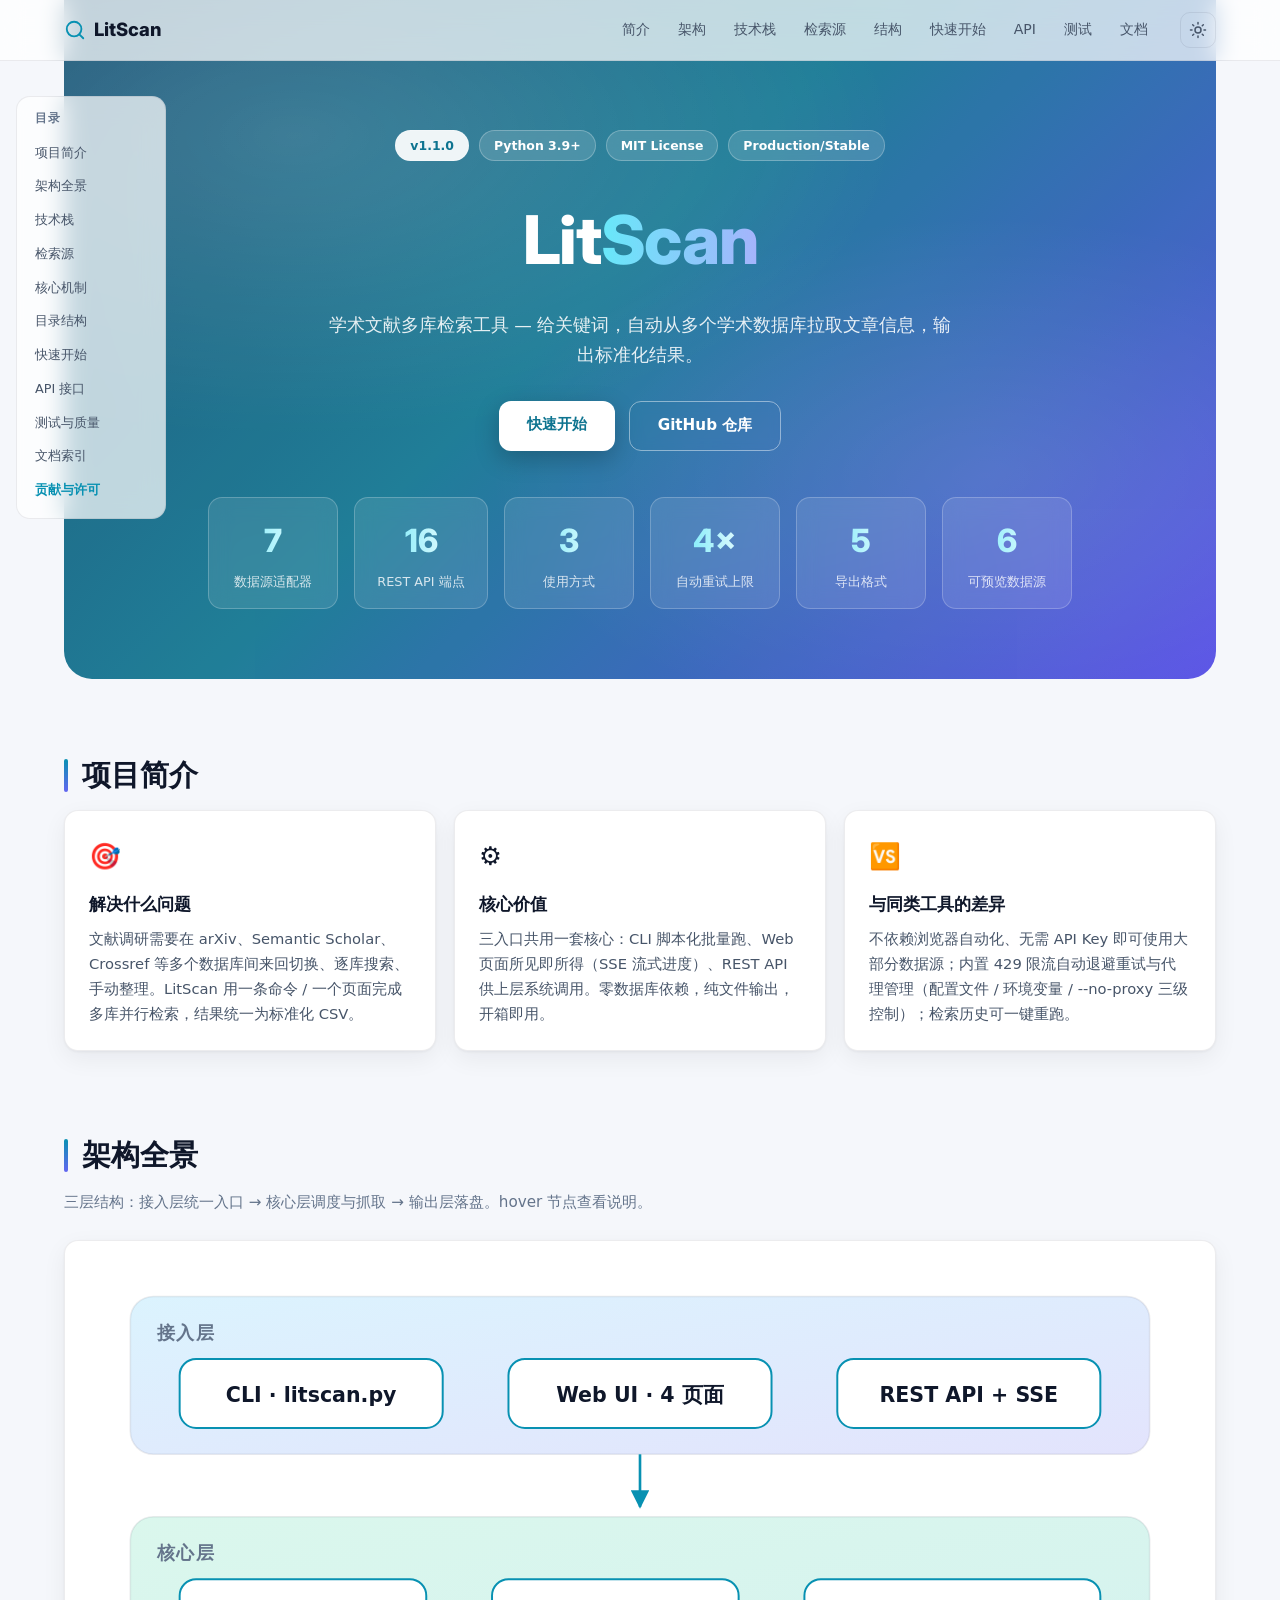
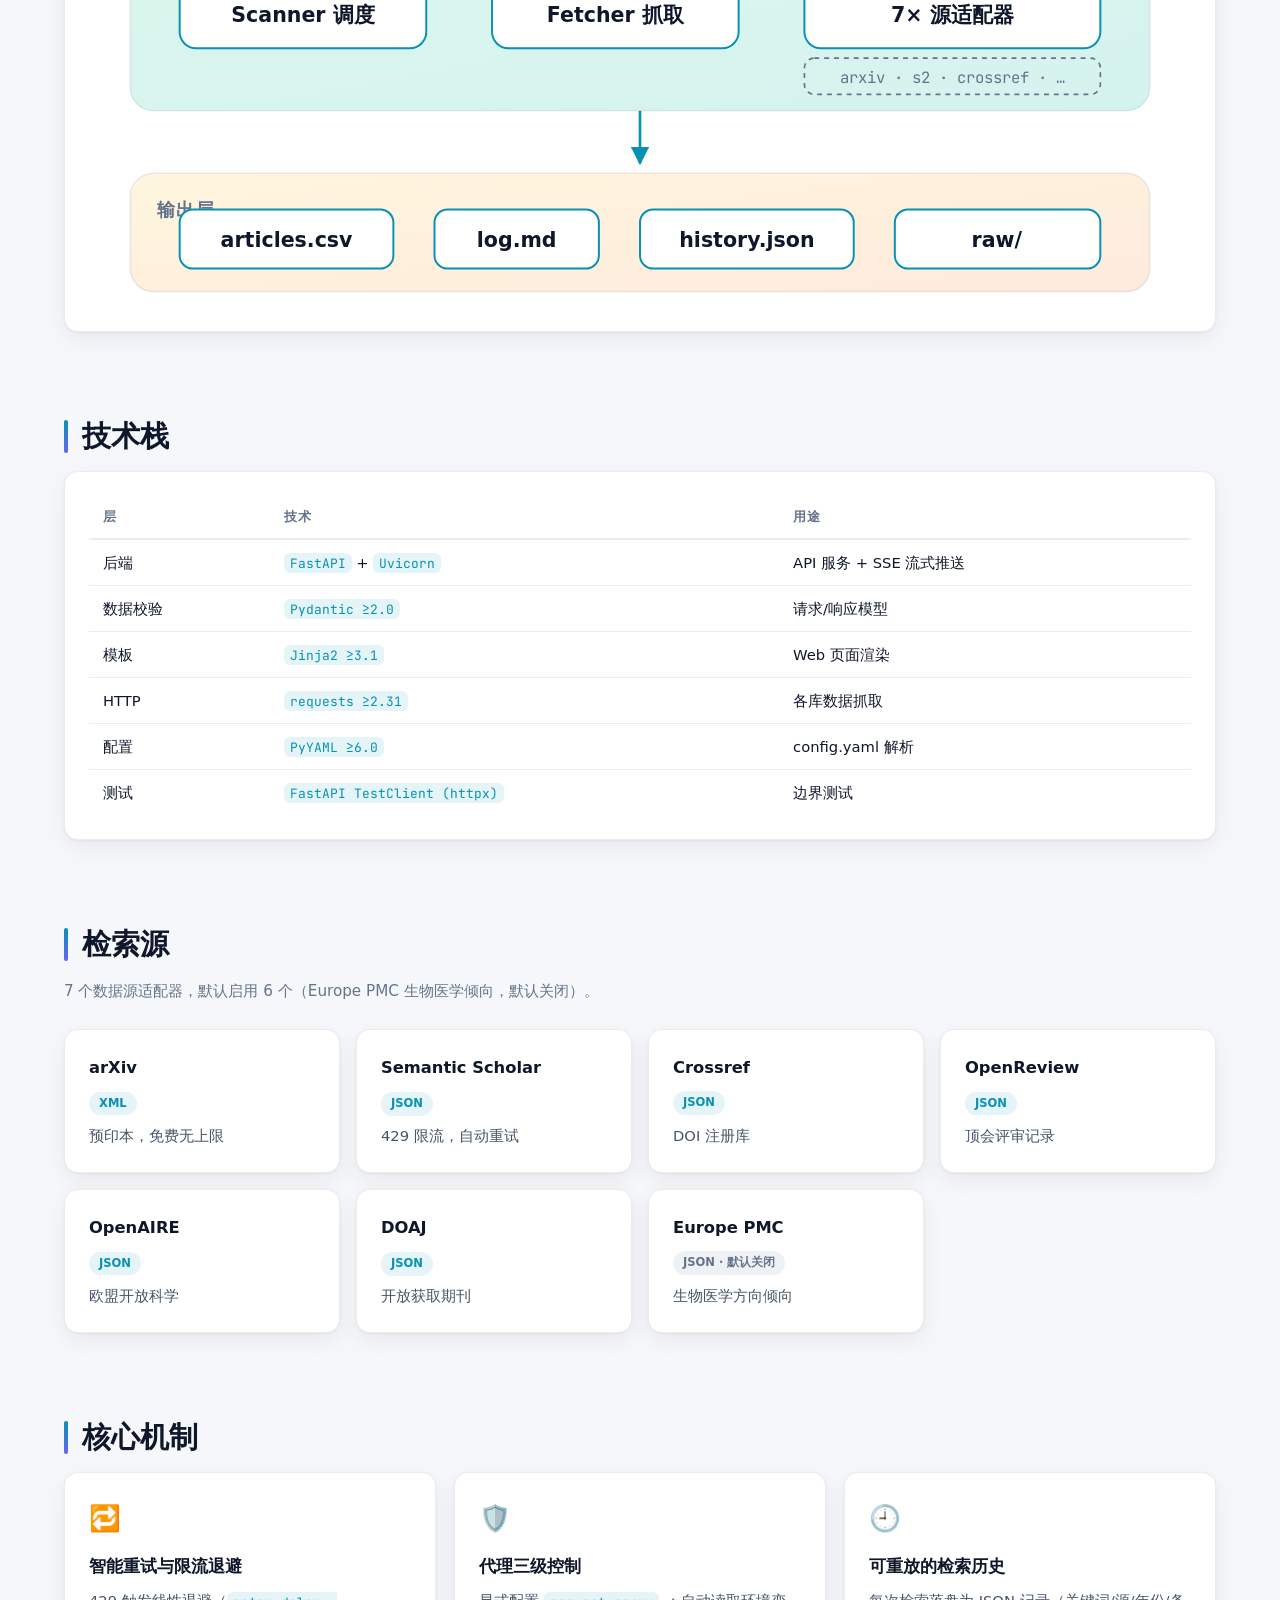
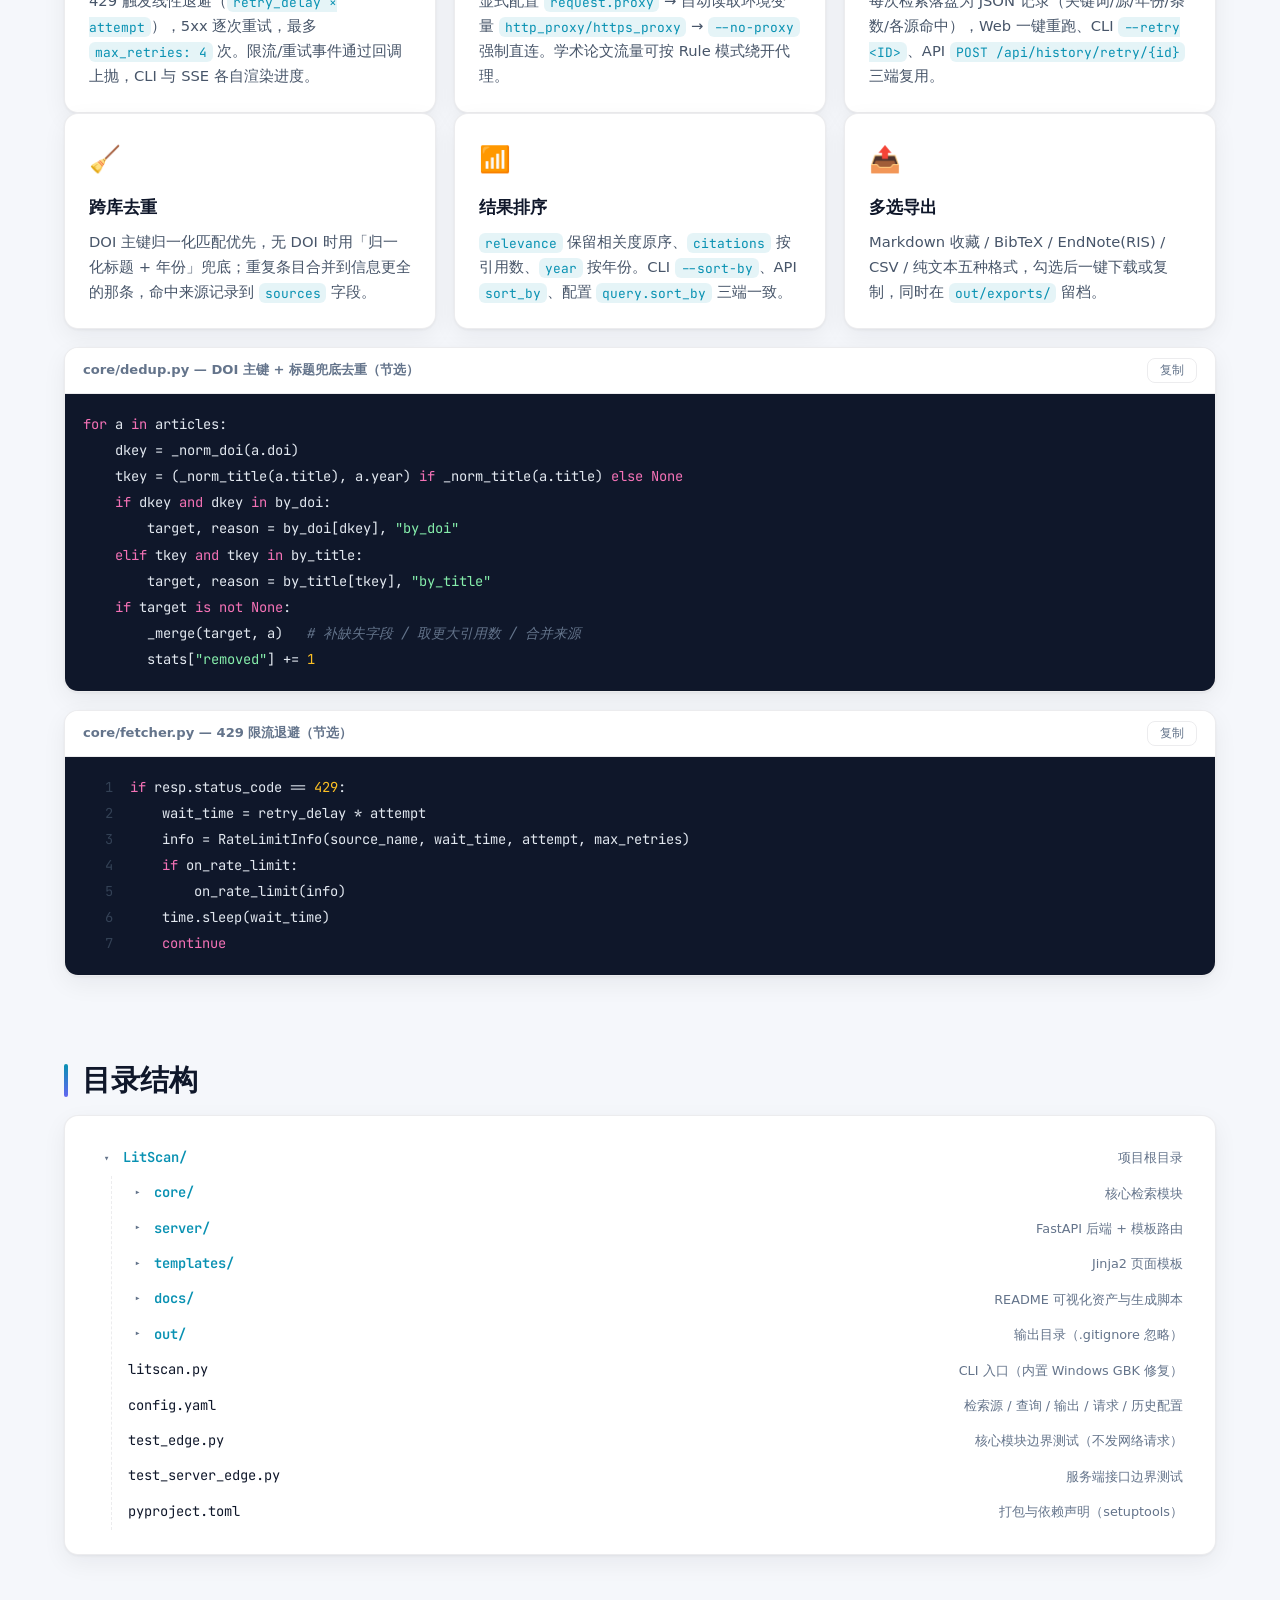
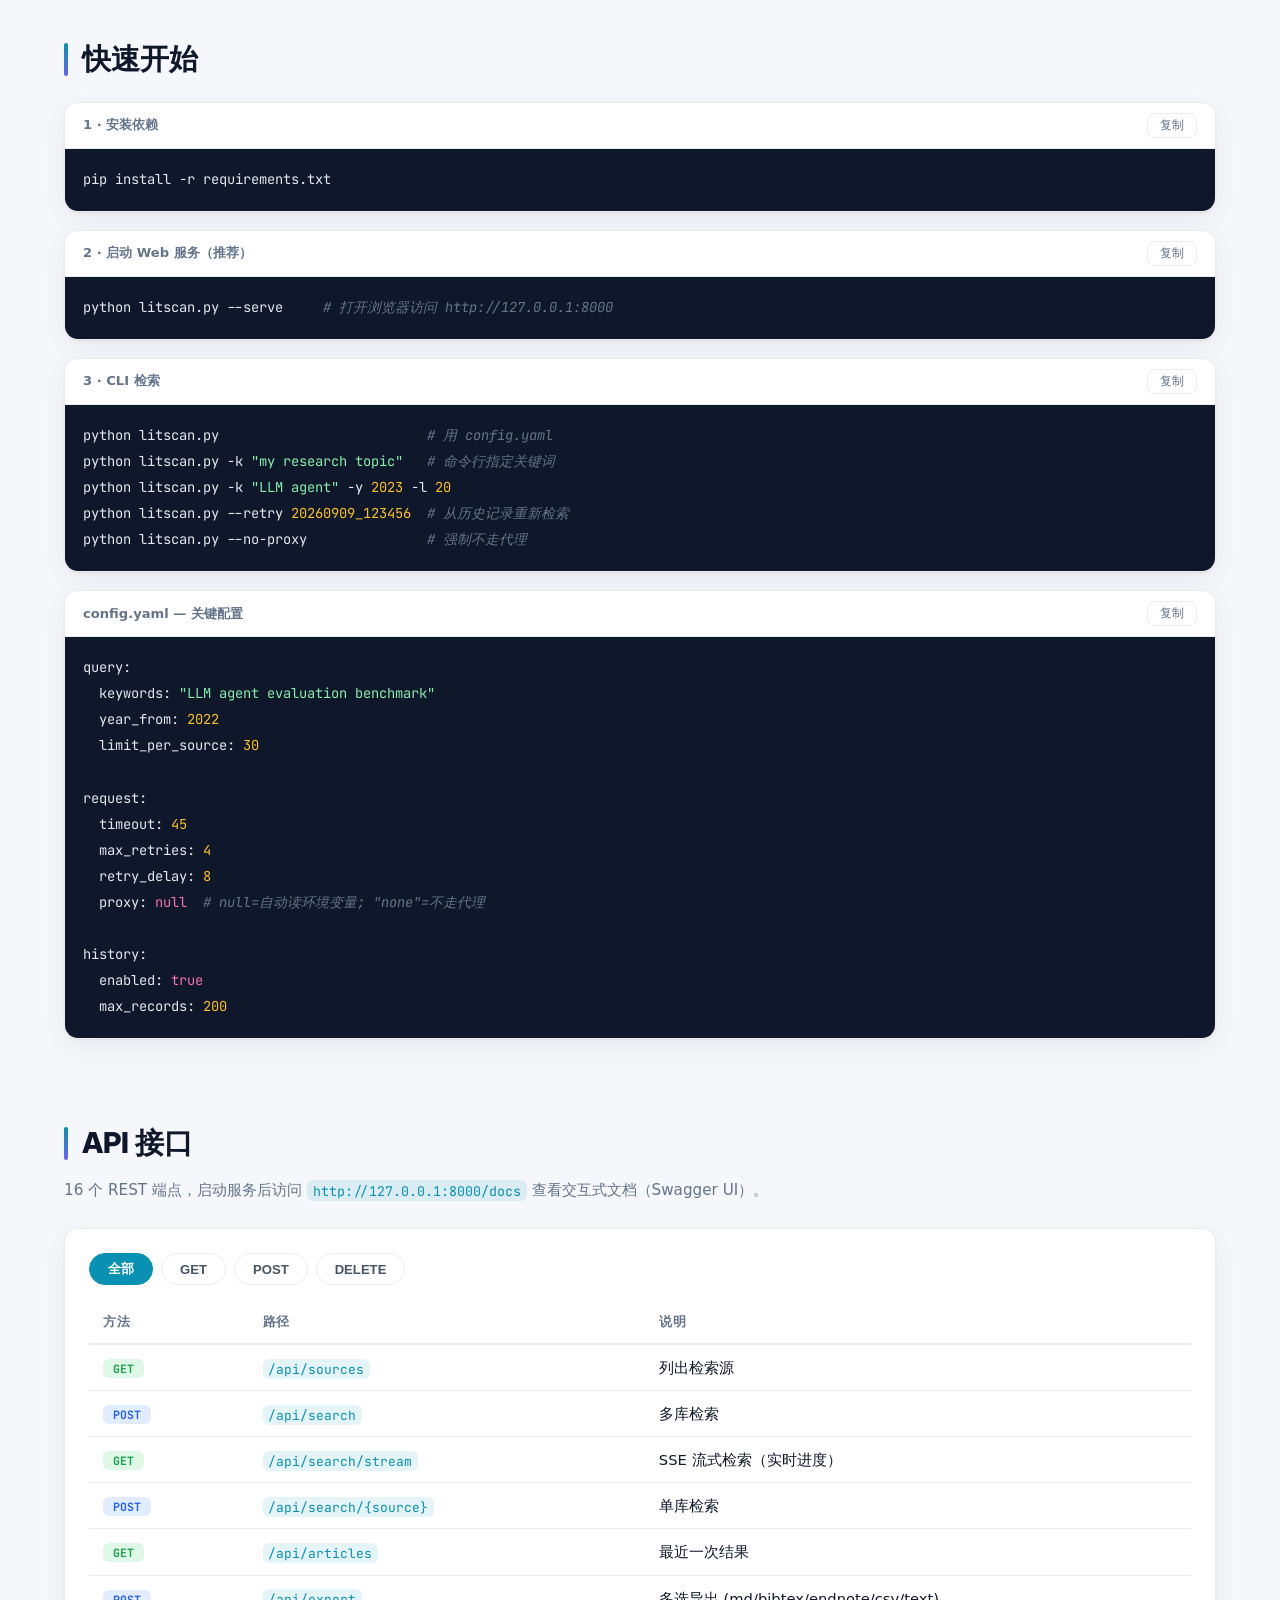
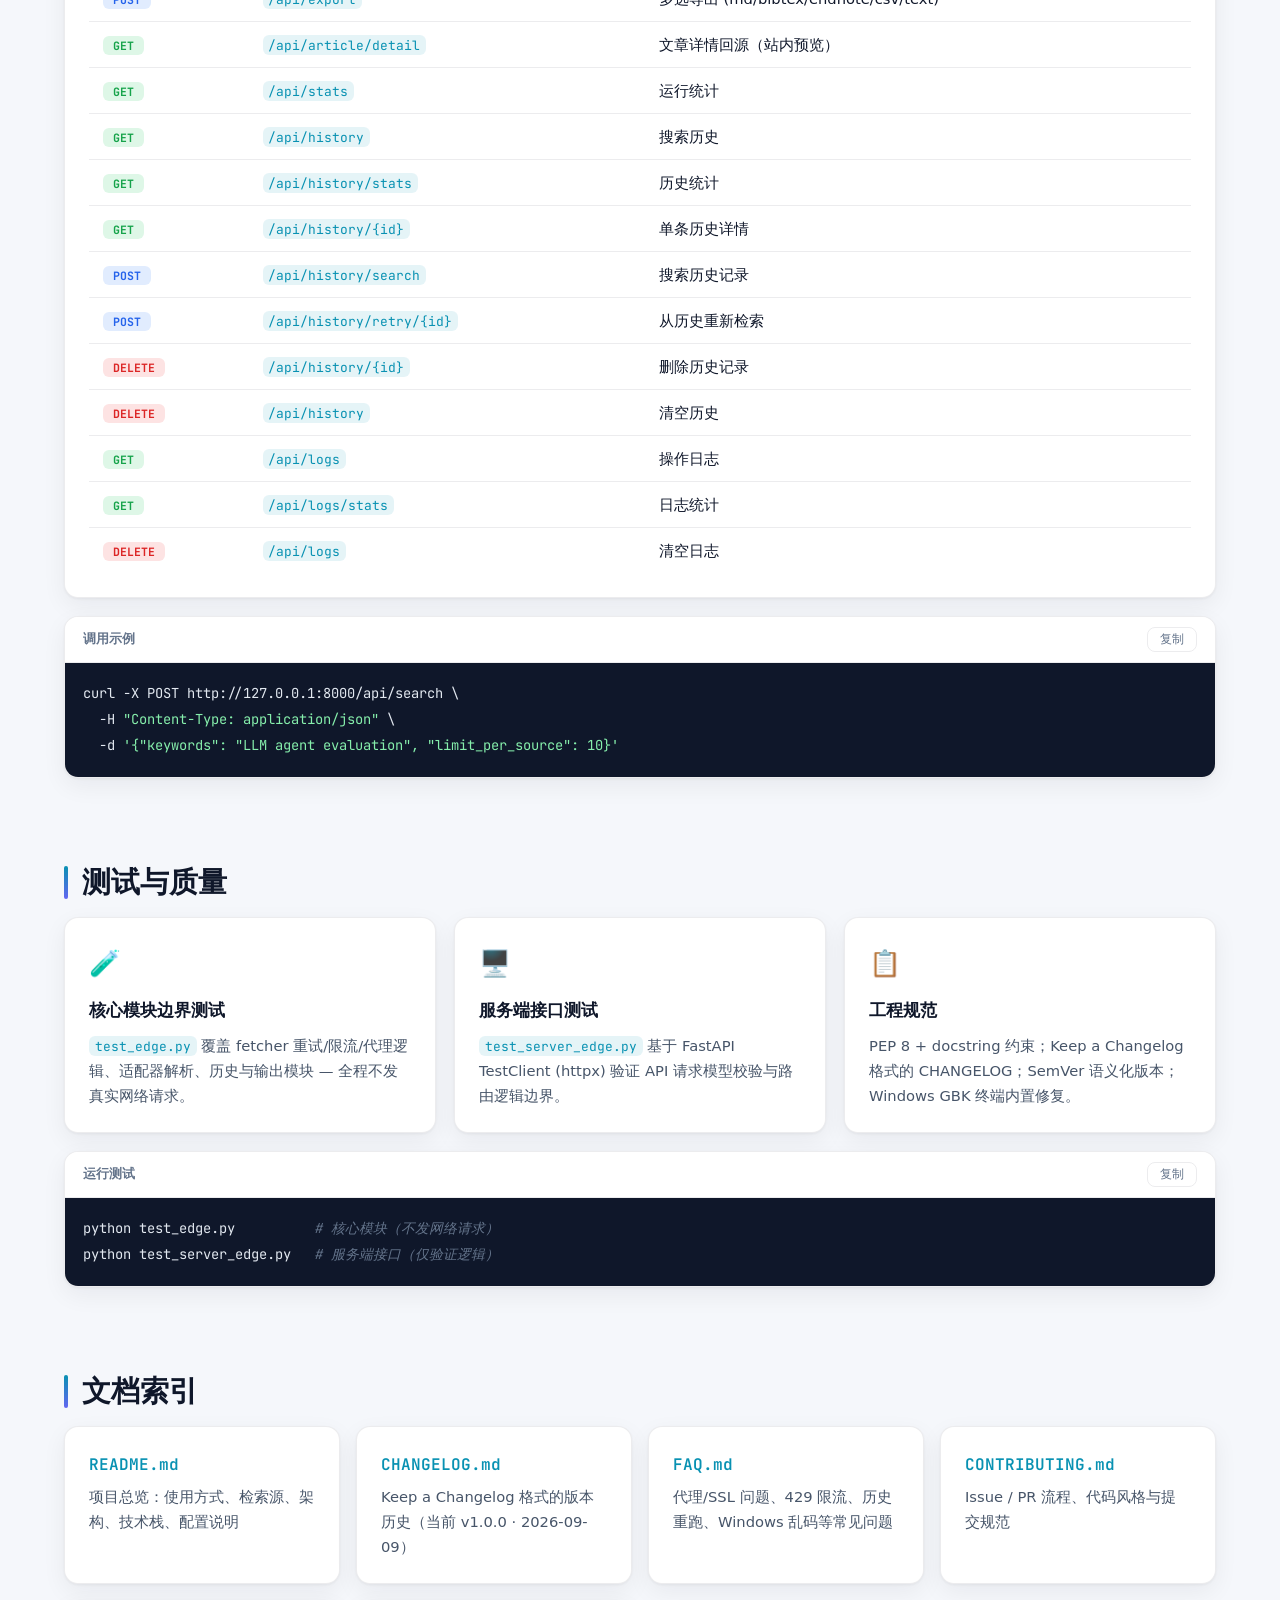
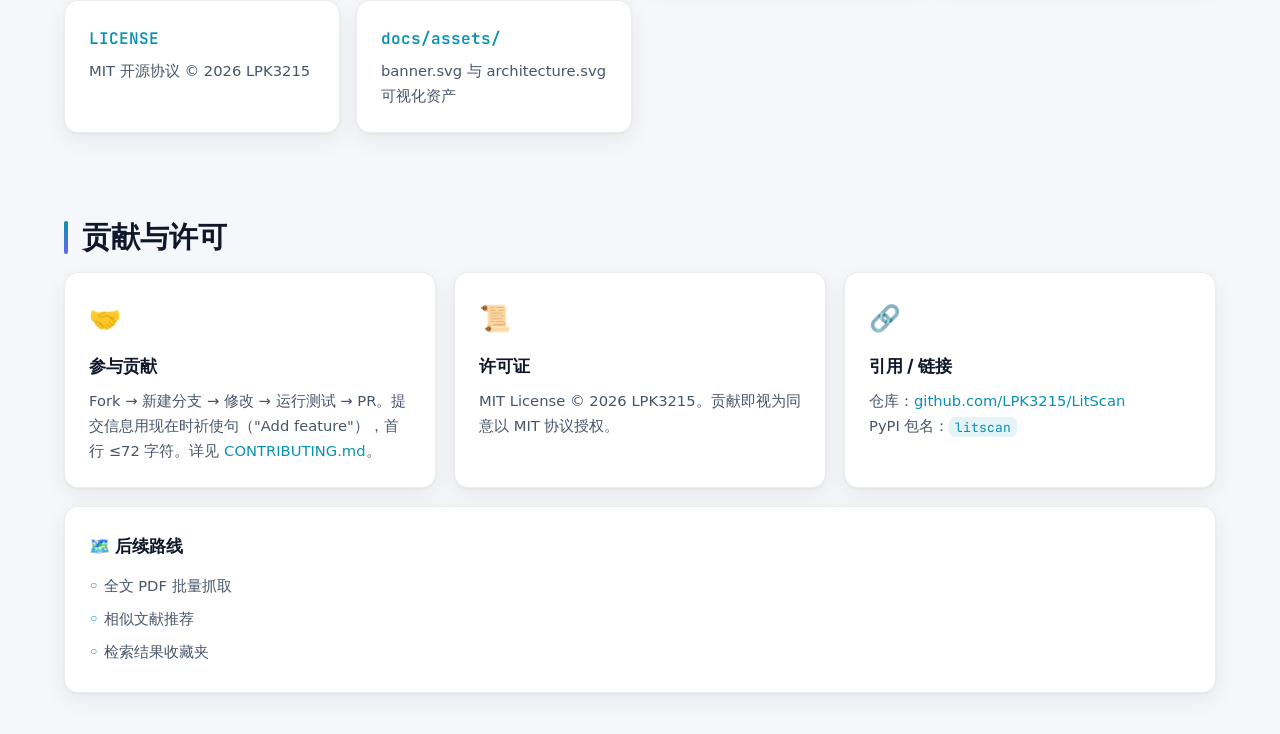
==== commit 3abf9e27: "feat: cross-database dedup, sorting, multi-format export and in-page preview - core/dedup.py: DOI pr" ====
--- a/project_overview/index.html
+++ b/project_overview/index.html
@@ -66,7 +66,7 @@
     <div class="hero-bg" aria-hidden="true"></div>
     <div class="hero-content">
       <div class="hero-badges">
-        <span class="badge badge-ver">v1.0.0</span>
+        <span class="badge badge-ver">v1.1.0</span>
         <span class="badge">Python 3.9+</span>
         <span class="badge">MIT License</span>
         <span class="badge">Production/Stable</span>
@@ -82,6 +82,8 @@
         <div class="stat-card"><span class="stat-num" data-count="16">0</span><span class="stat-label">REST API 端点</span></div>
         <div class="stat-card"><span class="stat-num" data-count="3">0</span><span class="stat-label">使用方式</span></div>
         <div class="stat-card"><span class="stat-num" data-count="4" data-suffix="×">0</span><span class="stat-label">自动重试上限</span></div>
+        <div class="stat-card"><span class="stat-num" data-count="5">0</span><span class="stat-label">导出格式</span></div>
+        <div class="stat-card"><span class="stat-num" data-count="6">0</span><span class="stat-label">可预览数据源</span></div>
       </div>
     </div>
   </header>
@@ -255,6 +257,36 @@
         <p>每次检索落盘为 JSON 记录（关键词/源/年份/条数/各源命中），Web 一键重跑、CLI <code>--retry &lt;ID&gt;</code>、API <code>POST /api/history/retry/{id}</code> 三端复用。</p>
       </div>
     </div>
+    <div class="card-grid">
+      <div class="card">
+        <div class="card-icon">🧹</div>
+        <h3>跨库去重</h3>
+        <p>DOI 主键归一化匹配优先，无 DOI 时用「归一化标题 + 年份」兜底；重复条目合并到信息更全的那条，命中来源记录到 <code>sources</code> 字段。</p>
+      </div>
+      <div class="card">
+        <div class="card-icon">📶</div>
+        <h3>结果排序</h3>
+        <p><code>relevance</code> 保留相关度原序、<code>citations</code> 按引用数、<code>year</code> 按年份。CLI <code>--sort-by</code>、API <code>sort_by</code>、配置 <code>query.sort_by</code> 三端一致。</p>
+      </div>
+      <div class="card">
+        <div class="card-icon">📤</div>
+        <h3>多选导出</h3>
+        <p>Markdown 收藏 / BibTeX / EndNote(RIS) / CSV / 纯文本五种格式，勾选后一键下载或复制，同时在 <code>out/exports/</code> 留档。</p>
+      </div>
+    </div>
+    <div class="card code-card">
+      <div class="code-header"><span>core/dedup.py — DOI 主键 + 标题兜底去重（节选）</span><button class="copy-btn" data-copy>复制</button></div>
+      <pre class="code-block"><code><span class="c-key">for</span> a <span class="c-key">in</span> articles:
+    dkey = _norm_doi(a.doi)
+    tkey = (_norm_title(a.title), a.year) <span class="c-key">if</span> _norm_title(a.title) <span class="c-key">else</span> <span class="c-key">None</span>
+    <span class="c-key">if</span> dkey <span class="c-key">and</span> dkey <span class="c-key">in</span> by_doi:
+        target, reason = by_doi[dkey], <span class="c-str">"by_doi"</span>
+    <span class="c-key">elif</span> tkey <span class="c-key">and</span> tkey <span class="c-key">in</span> by_title:
+        target, reason = by_title[tkey], <span class="c-str">"by_title"</span>
+    <span class="c-key">if</span> target <span class="c-key">is not None</span>:
+        _merge(target, a)   <span class="c-com"># 补缺失字段 / 取更大引用数 / 合并来源</span>
+        stats[<span class="c-str">"removed"</span>] += <span class="c-num">1</span></code></pre>
+    </div>
     <div class="card code-card">
       <div class="code-header"><span>core/fetcher.py — 429 限流退避（节选）</span><button class="copy-btn" data-copy>复制</button></div>
       <pre class="code-block"><code><span class="ln">1</span><span class="c-key">if</span> resp.status_code == <span class="c-num">429</span>:
@@ -282,6 +314,9 @@
             <div class="tree-item leaf"><span class="tree-name file">history.py</span><span class="tree-desc">搜索历史（JSON 落盘，可重跑）</span></div>
             <div class="tree-item leaf"><span class="tree-name file">logger.py</span><span class="tree-desc">操作日志（/logs 页面数据源）</span></div>
             <div class="tree-item leaf"><span class="tree-name file">output.py</span><span class="tree-desc">CSV / Markdown 日志输出</span></div>
+            <div class="tree-item leaf"><span class="tree-name file">dedup.py</span><span class="tree-desc">跨库去重 (DOI + 标题) 与排序</span></div>
+            <div class="tree-item leaf"><span class="tree-name file">exporter.py</span><span class="tree-desc">五种格式导出</span></div>
+            <div class="tree-item leaf"><span class="tree-name file">article_detail.py</span><span class="tree-desc">文章详情回源（站内预览）</span></div>
           </div>
           <div class="tree-item"><span class="tree-toggle" data-toggle></span><span class="tree-name dir">server/</span><span class="tree-desc">FastAPI 后端 + 模板路由</span></div>
           <div class="tree-children">
@@ -307,6 +342,7 @@
             <div class="tree-item leaf"><span class="tree-name file">log.md</span><span class="tree-desc">检索日志</span></div>
             <div class="tree-item leaf"><span class="tree-name file">history.json</span><span class="tree-desc">搜索历史</span></div>
             <div class="tree-item leaf"><span class="tree-name file">raw/</span><span class="tree-desc">各库原始响应</span></div>
+            <div class="tree-item leaf"><span class="tree-name file">exports/</span><span class="tree-desc">多选导出留档</span></div>
           </div>
           <div class="tree-item leaf root-leaf"><span class="tree-name file">litscan.py</span><span class="tree-desc">CLI 入口（内置 Windows GBK 修复）</span></div>
           <div class="tree-item leaf root-leaf"><span class="tree-name file">config.yaml</span><span class="tree-desc">检索源 / 查询 / 输出 / 请求 / 历史配置</span></div>
@@ -375,6 +411,8 @@
           <tr data-method="GET"><td><span class="method m-get">GET</span></td><td><code>/api/search/stream</code></td><td>SSE 流式检索（实时进度）</td></tr>
           <tr data-method="POST"><td><span class="method m-post">POST</span></td><td><code>/api/search/{source}</code></td><td>单库检索</td></tr>
           <tr data-method="GET"><td><span class="method m-get">GET</span></td><td><code>/api/articles</code></td><td>最近一次结果</td></tr>
+          <tr data-method="POST"><td><span class="method m-post">POST</span></td><td><code>/api/export</code></td><td>多选导出 (md/bibtex/endnote/csv/text)</td></tr>
+          <tr data-method="GET"><td><span class="method m-get">GET</span></td><td><code>/api/article/detail</code></td><td>文章详情回源（站内预览）</td></tr>
           <tr data-method="GET"><td><span class="method m-get">GET</span></td><td><code>/api/stats</code></td><td>运行统计</td></tr>
           <tr data-method="GET"><td><span class="method m-get">GET</span></td><td><code>/api/history</code></td><td>搜索历史</td></tr>
           <tr data-method="GET"><td><span class="method m-get">GET</span></td><td><code>/api/history/stats</code></td><td>历史统计</td></tr>
@@ -460,9 +498,9 @@
     <div class="card roadmap-card">
       <h3>🗺️ 后续路线</h3>
       <ul>
-        <li>跨库去重（DOI 主键匹配）</li>
-        <li>检索结果引用数排序</li>
-        <li>导出 BibTeX / EndNote</li>
+        <li>全文 PDF 批量抓取</li>
+        <li>相似文献推荐</li>
+        <li>检索结果收藏夹</li>
       </ul>
     </div>
   </section>
@@ -480,4 +518,4 @@
 <script src="./script.js"></script>
 </body>
 </html>
-<!-- Generated by WorkBuddy (Walker) · 2026-09-09 · LitScan v1.0.0 project overview -->
+<!-- Generated by WorkBuddy (Walker) · 2026-09-09 · LitScan v1.1.0 project overview -->
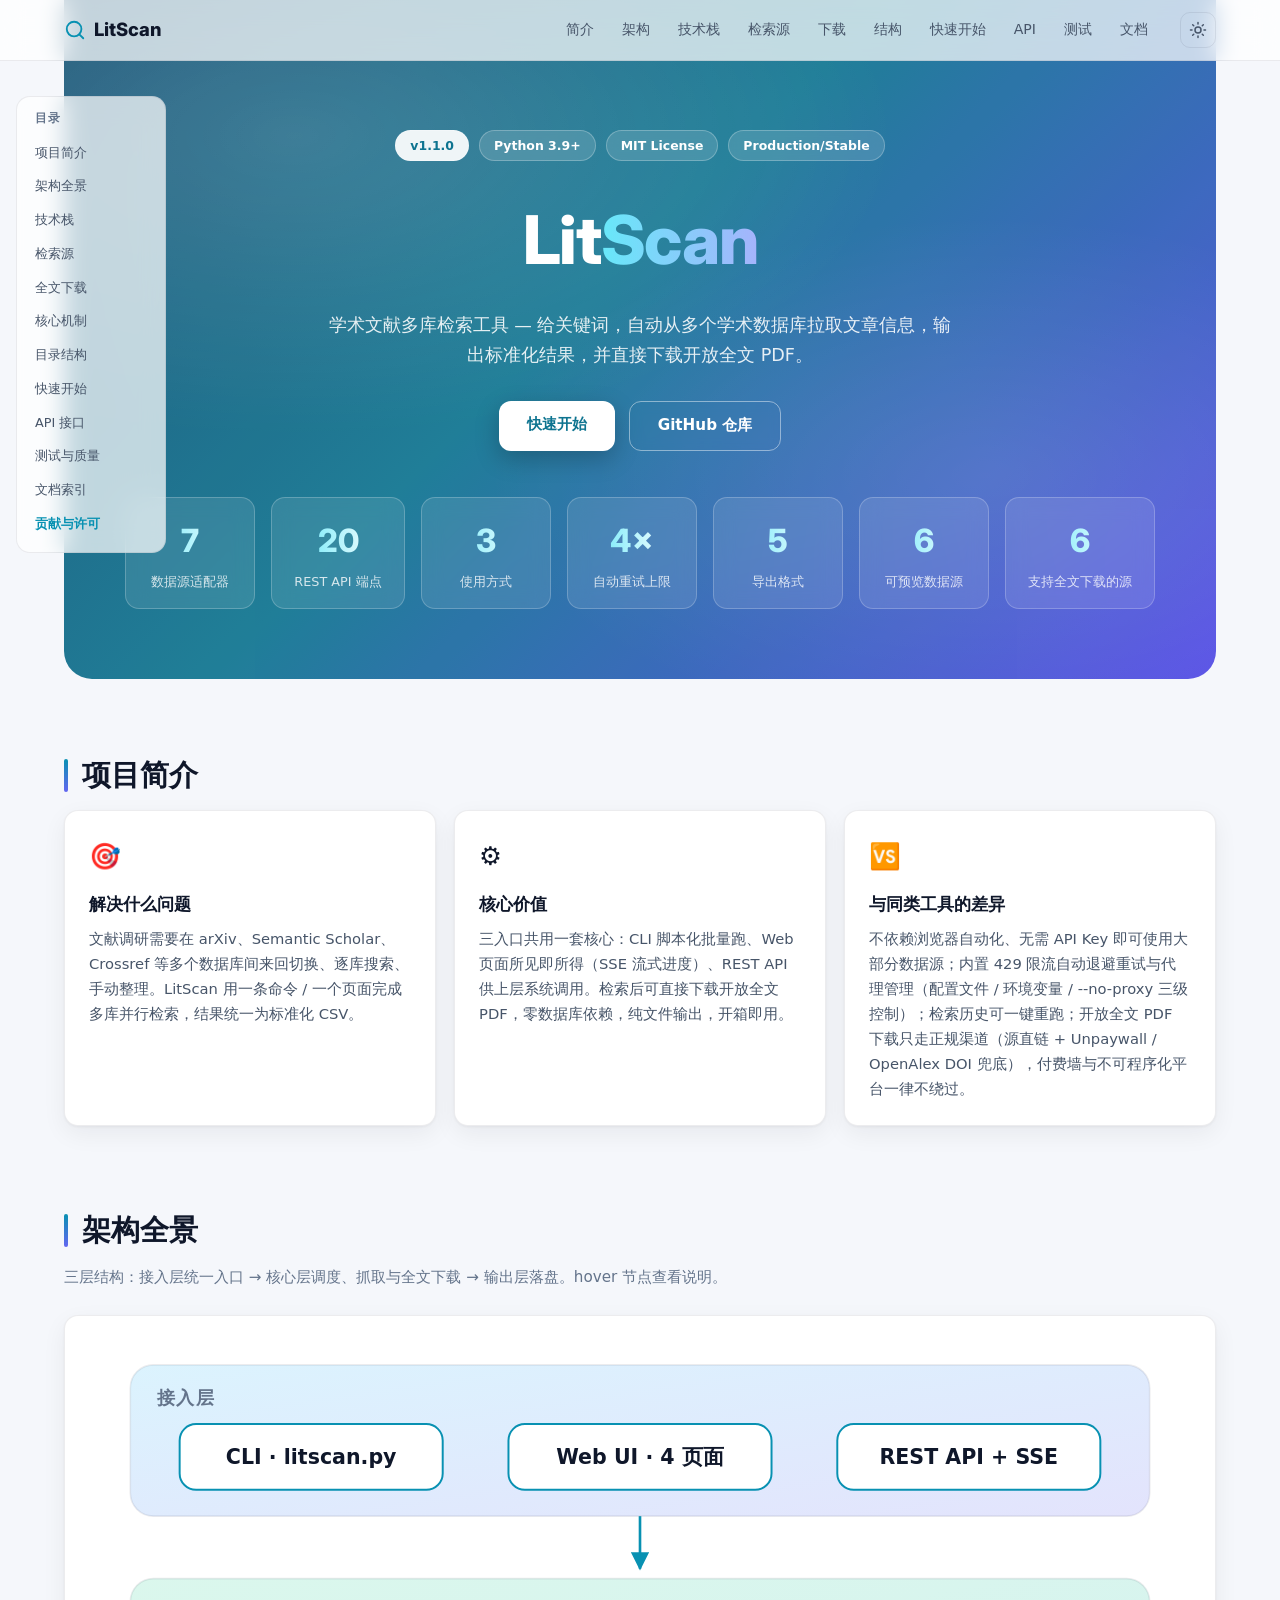
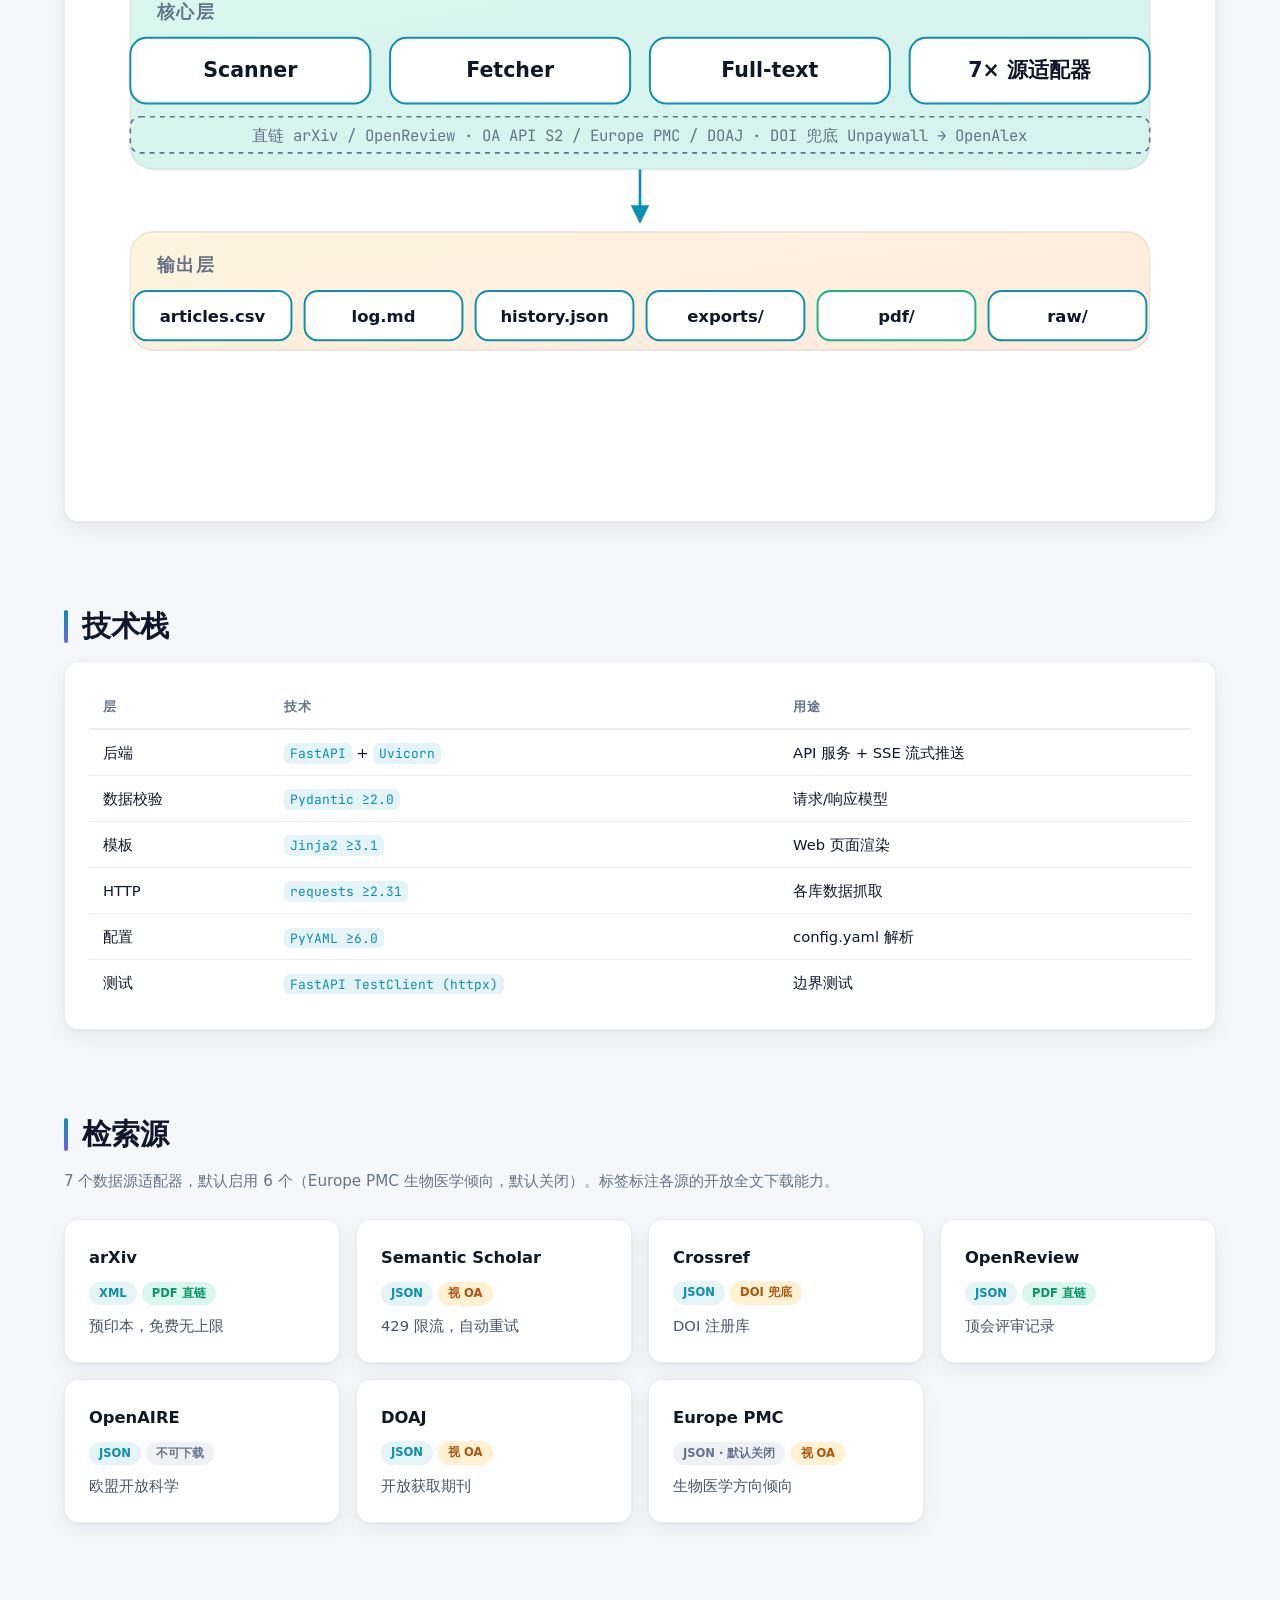
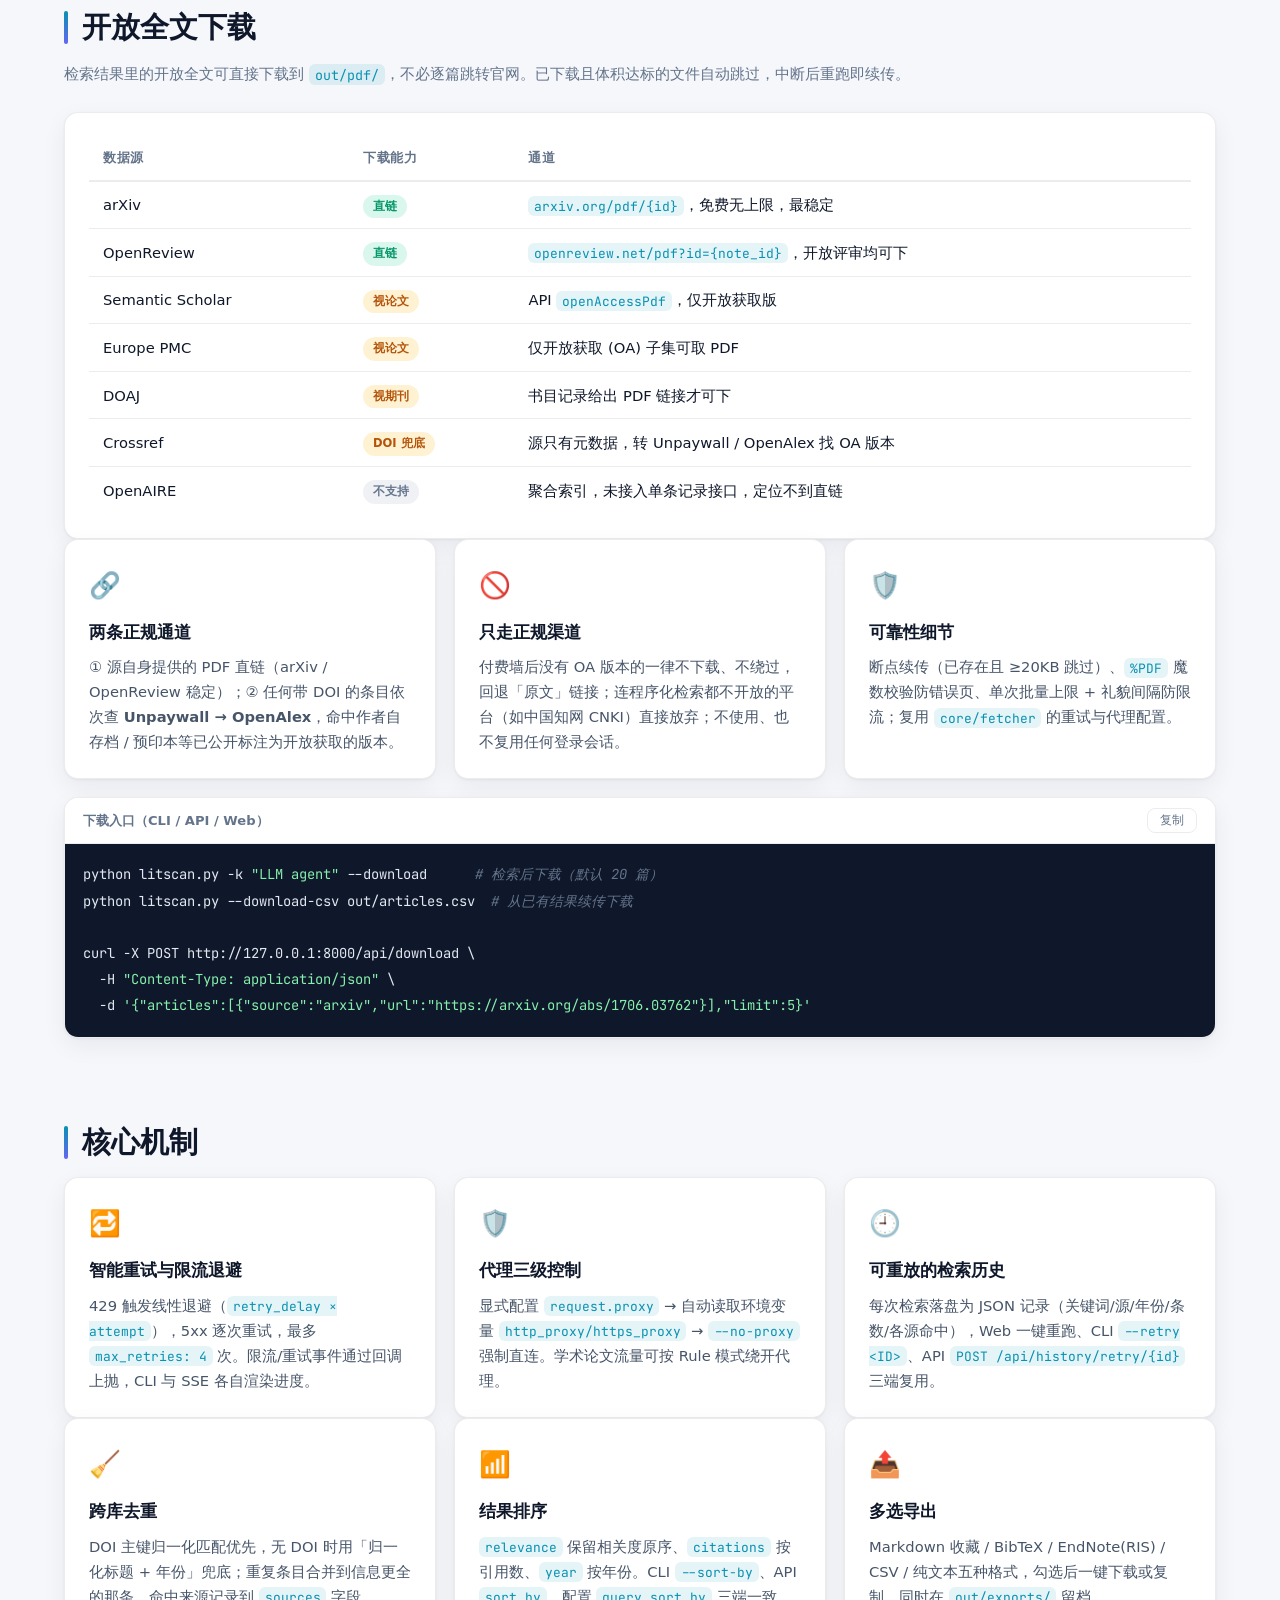
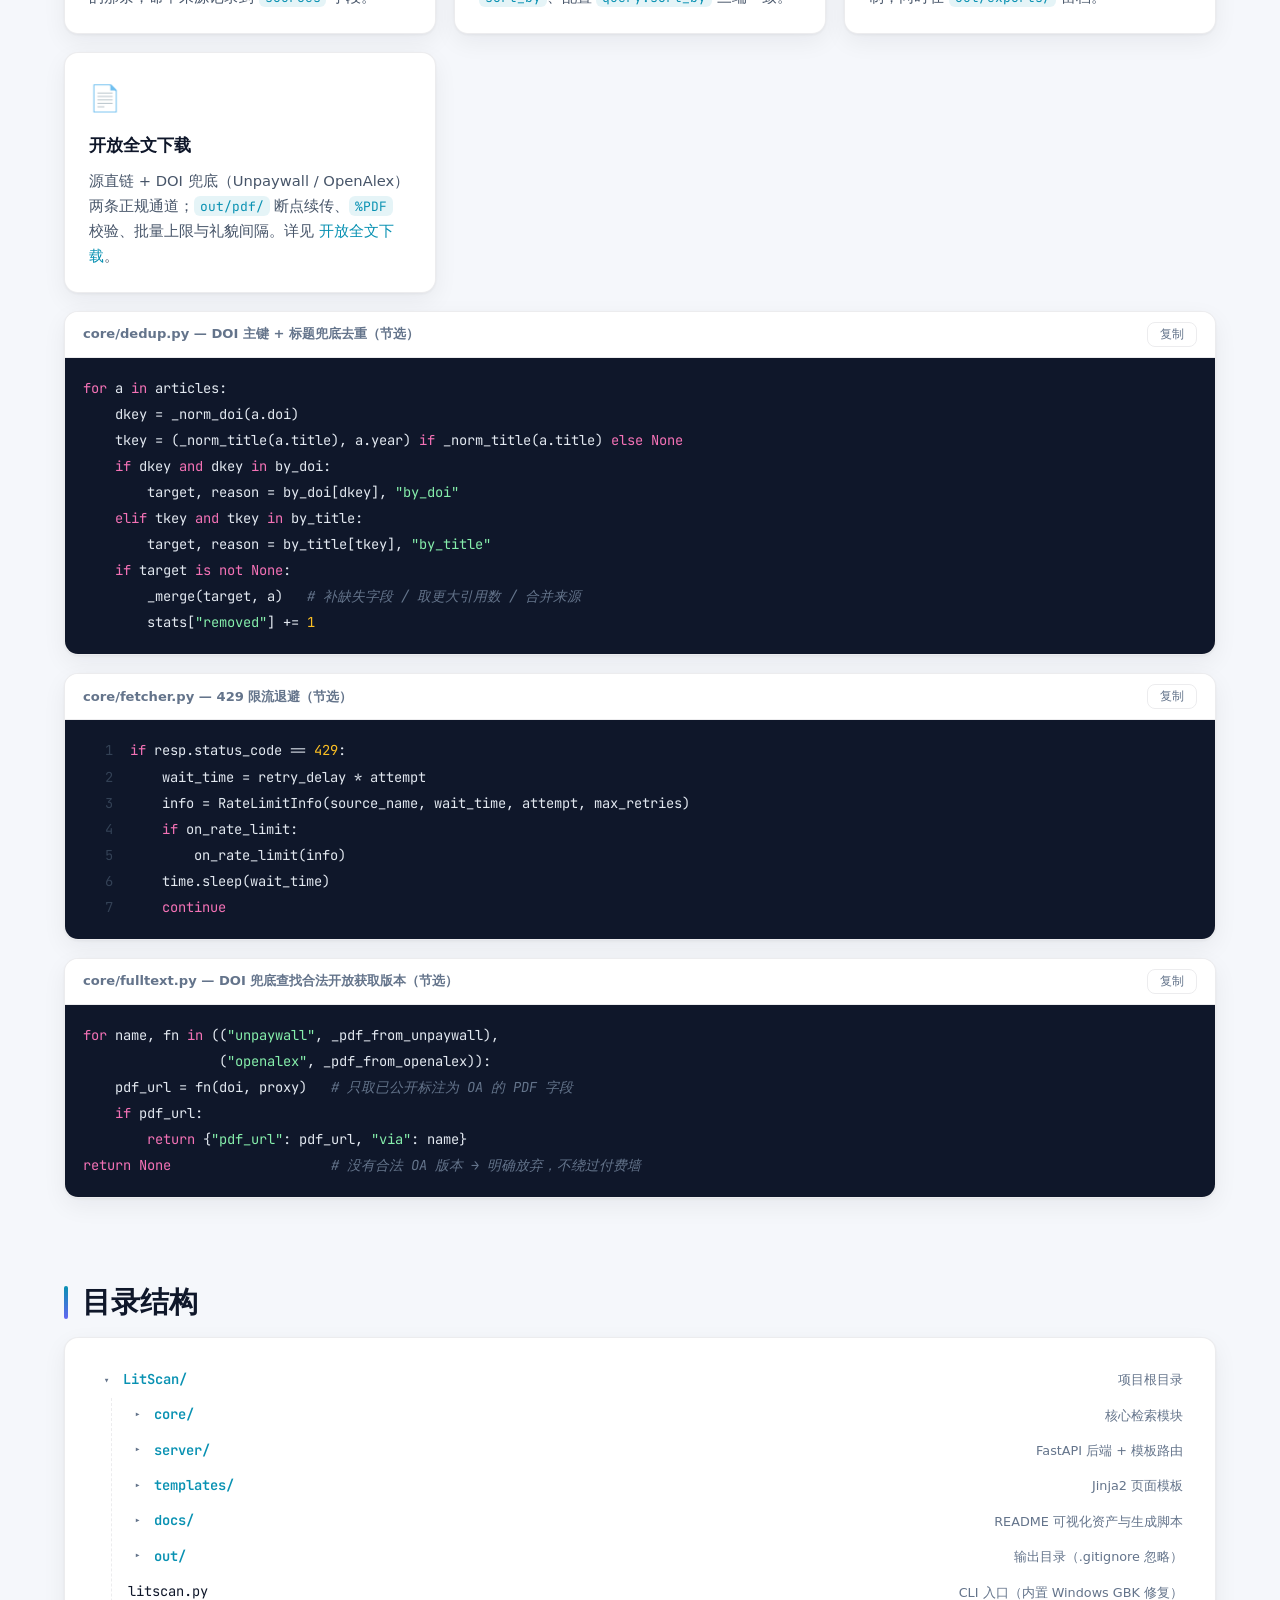
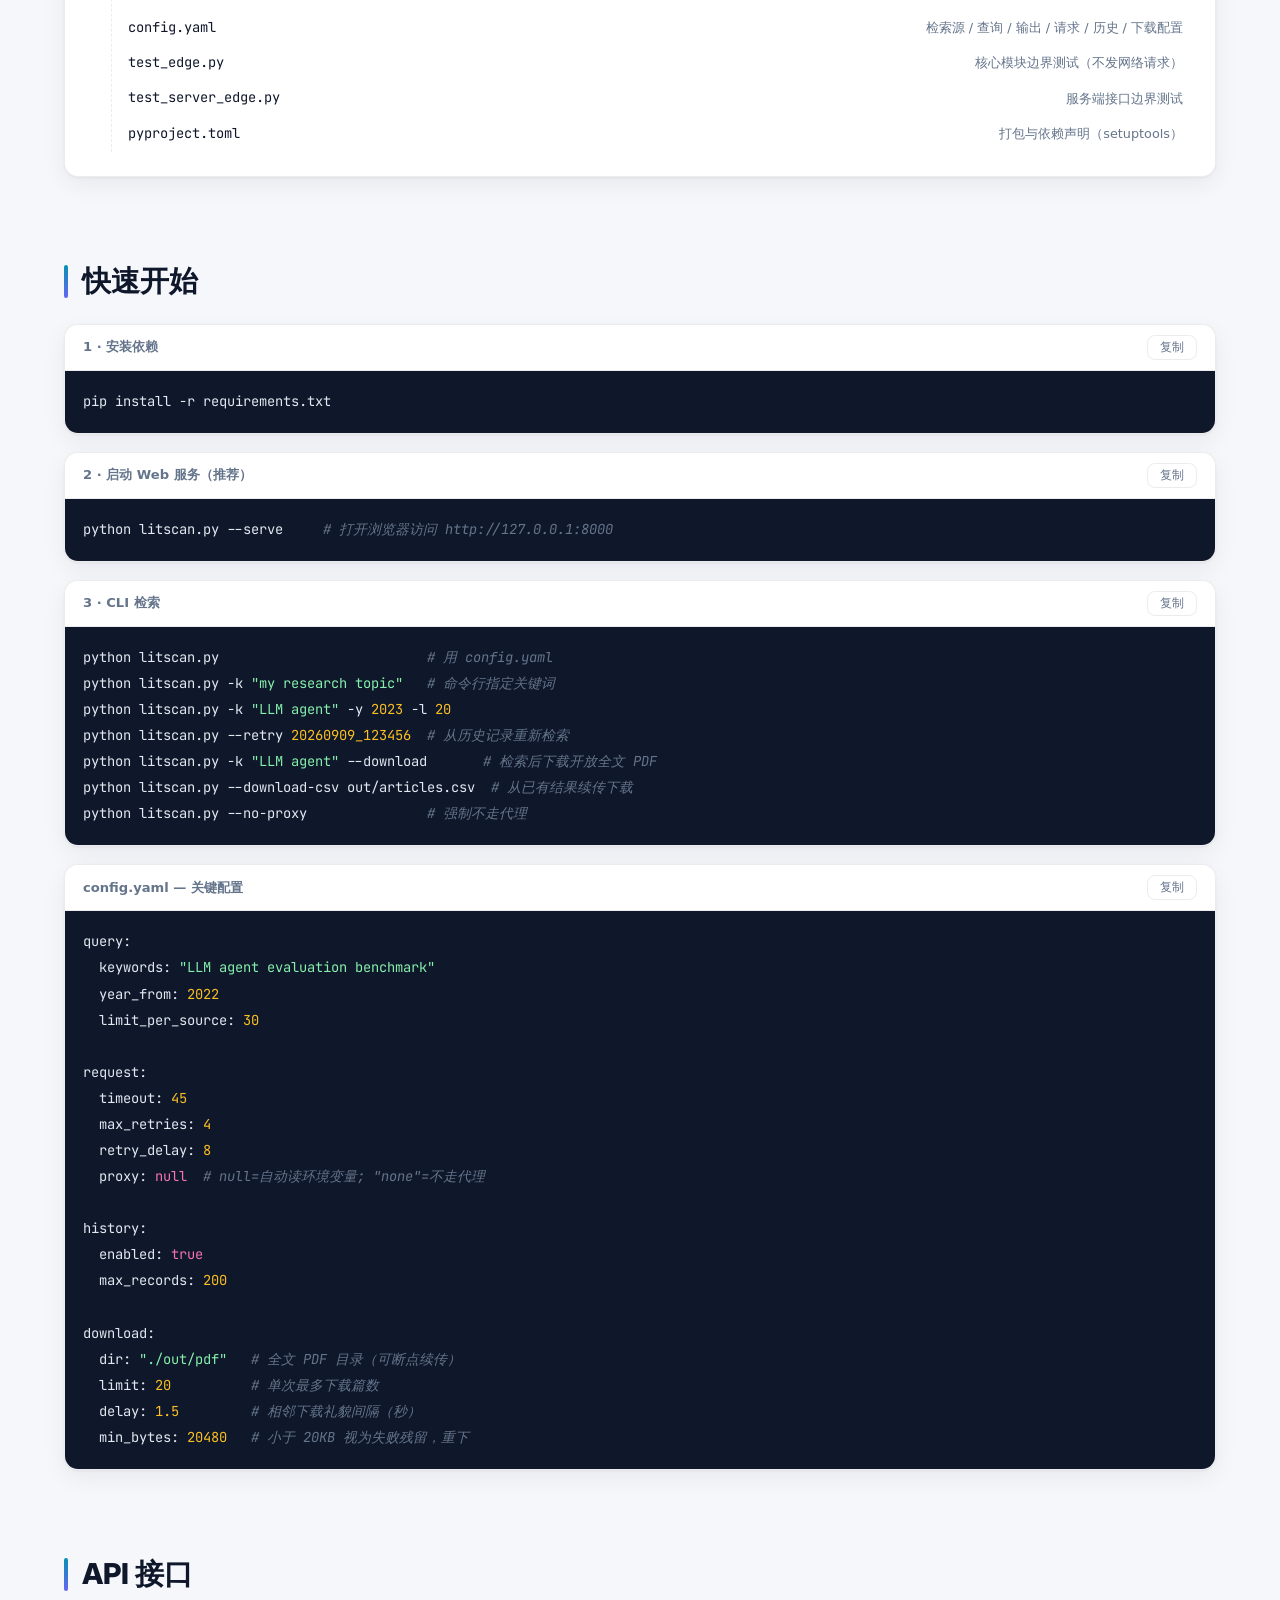
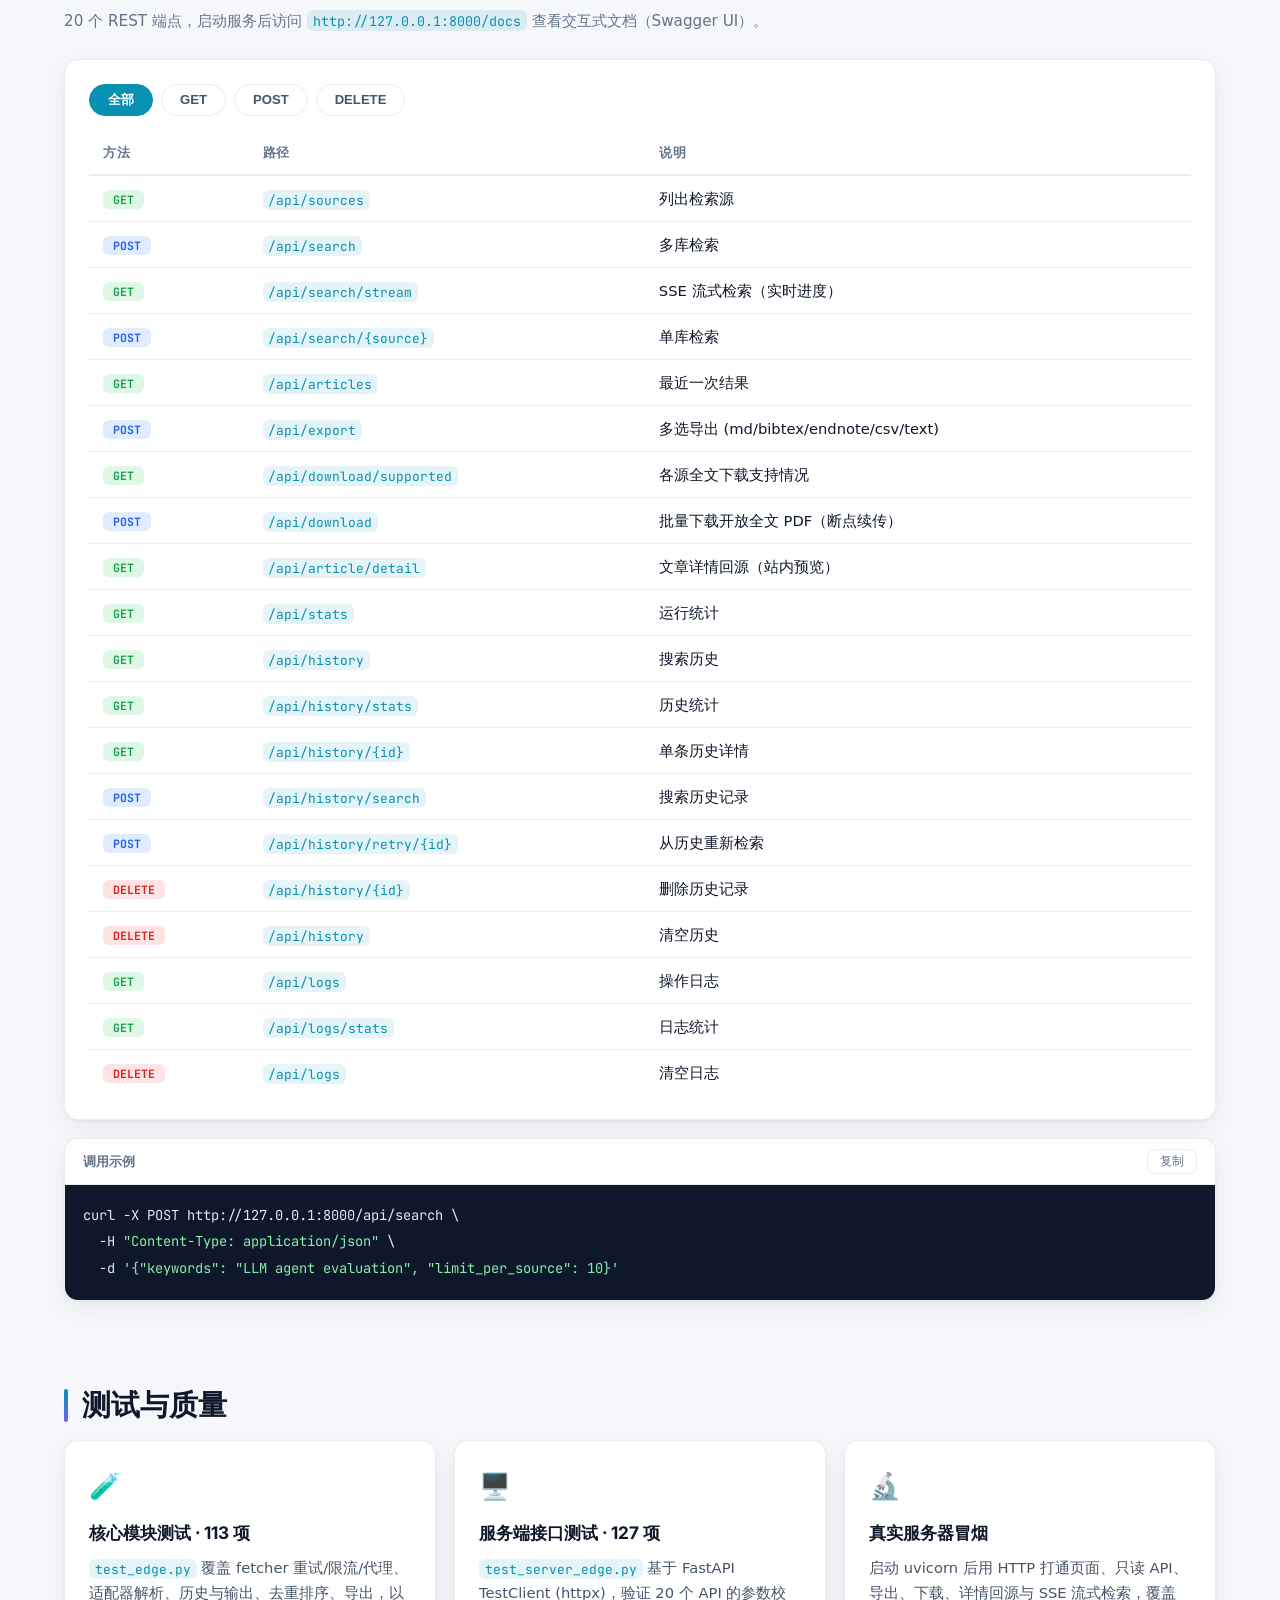
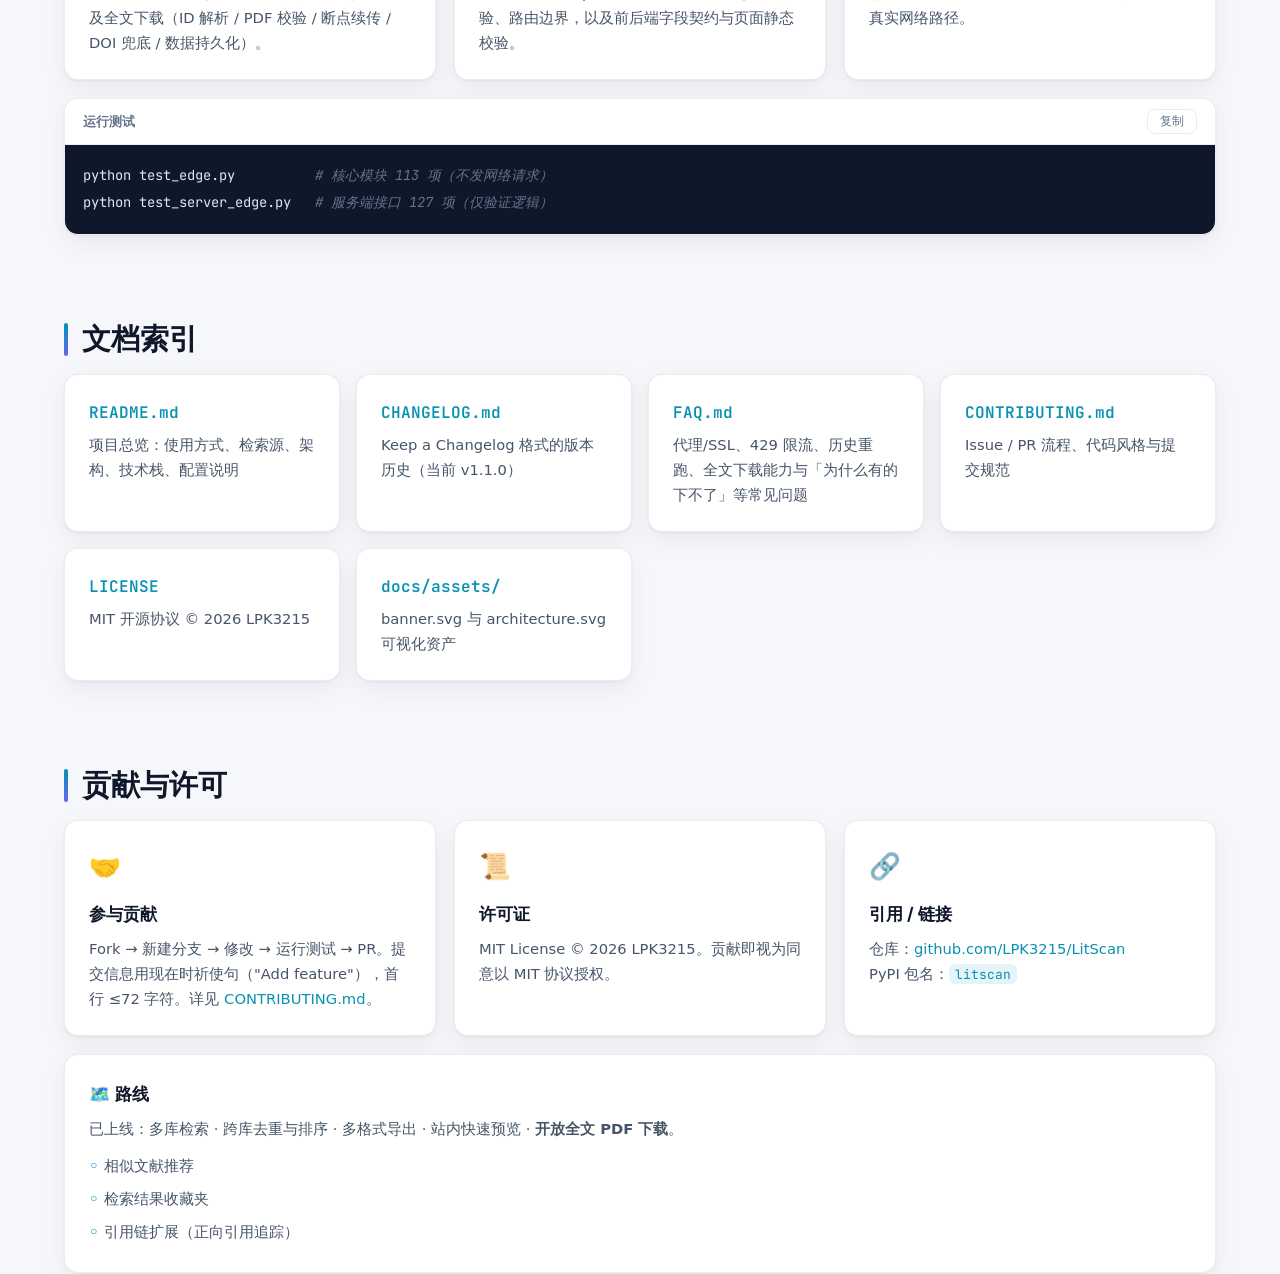
==== commit 251f3bb6: "docs: refresh all documentation and visual assets for full-text download Project overview dashboard " ====
--- a/project_overview/index.html
+++ b/project_overview/index.html
@@ -4,7 +4,8 @@
   <meta charset="UTF-8">
   <meta name="viewport" content="width=device-width, initial-scale=1.0">
   <title>LitScan · 学术文献多库检索工具 — 项目全景</title>
-  <meta name="description" content="LitScan 项目全景观览页：架构、技术栈、检索源、API、快速开始">
+  <meta name="description" content="LitScan 项目全景观览页：架构、技术栈、检索源、开放全文 PDF 下载、API、快速开始">
+  <meta name="keywords" content="LitScan,学术文献,多库检索,arXiv,Crossref,全文下载,PDF,Unpaywall,OpenAlex">
   <link rel="preconnect" href="https://fonts.googleapis.com">
   <link rel="preconnect" href="https://fonts.gstatic.com" crossorigin>
   <link href="https://fonts.googleapis.com/css2?family=Inter:wght@400;600;700;800&family=JetBrains+Mono:wght@400;600&display=swap" rel="stylesheet">
@@ -30,6 +31,7 @@
       <a href="#architecture">架构</a>
       <a href="#techstack">技术栈</a>
       <a href="#sources">检索源</a>
+      <a href="#download">下载</a>
       <a href="#structure">结构</a>
       <a href="#quickstart">快速开始</a>
       <a href="#api">API</a>
@@ -50,6 +52,7 @@
   <a href="#architecture">架构全景</a>
   <a href="#techstack">技术栈</a>
   <a href="#sources">检索源</a>
+  <a href="#download">全文下载</a>
   <a href="#core">核心机制</a>
   <a href="#structure">目录结构</a>
   <a href="#quickstart">快速开始</a>
@@ -72,18 +75,19 @@
         <span class="badge">Production/Stable</span>
       </div>
       <h1>Lit<span class="grad-text">Scan</span></h1>
-      <p class="hero-sub">学术文献多库检索工具 — 给关键词，自动从多个学术数据库拉取文章信息，输出标准化结果。</p>
+      <p class="hero-sub">学术文献多库检索工具 — 给关键词，自动从多个学术数据库拉取文章信息，输出标准化结果，并直接下载开放全文 PDF。</p>
       <div class="hero-actions">
         <a href="#quickstart" class="btn btn-primary">快速开始</a>
         <a href="https://github.com/LPK3215/LitScan" class="btn btn-ghost" target="_blank" rel="noopener">GitHub 仓库</a>
       </div>
       <div class="hero-stats">
         <div class="stat-card"><span class="stat-num" data-count="7">0</span><span class="stat-label">数据源适配器</span></div>
-        <div class="stat-card"><span class="stat-num" data-count="16">0</span><span class="stat-label">REST API 端点</span></div>
+        <div class="stat-card"><span class="stat-num" data-count="20">0</span><span class="stat-label">REST API 端点</span></div>
         <div class="stat-card"><span class="stat-num" data-count="3">0</span><span class="stat-label">使用方式</span></div>
         <div class="stat-card"><span class="stat-num" data-count="4" data-suffix="×">0</span><span class="stat-label">自动重试上限</span></div>
         <div class="stat-card"><span class="stat-num" data-count="5">0</span><span class="stat-label">导出格式</span></div>
         <div class="stat-card"><span class="stat-num" data-count="6">0</span><span class="stat-label">可预览数据源</span></div>
+        <div class="stat-card"><span class="stat-num" data-count="6">0</span><span class="stat-label">支持全文下载的源</span></div>
       </div>
     </div>
   </header>
@@ -100,12 +104,12 @@
       <div class="card">
         <div class="card-icon">⚙️</div>
         <h3>核心价值</h3>
-        <p>三入口共用一套核心：CLI 脚本化批量跑、Web 页面所见即所得（SSE 流式进度）、REST API 供上层系统调用。零数据库依赖，纯文件输出，开箱即用。</p>
+        <p>三入口共用一套核心：CLI 脚本化批量跑、Web 页面所见即所得（SSE 流式进度）、REST API 供上层系统调用。检索后可直接下载开放全文 PDF，零数据库依赖，纯文件输出，开箱即用。</p>
       </div>
       <div class="card">
         <div class="card-icon">🆚</div>
         <h3>与同类工具的差异</h3>
-        <p>不依赖浏览器自动化、无需 API Key 即可使用大部分数据源；内置 429 限流自动退避重试与代理管理（配置文件 / 环境变量 / --no-proxy 三级控制）；检索历史可一键重跑。</p>
+        <p>不依赖浏览器自动化、无需 API Key 即可使用大部分数据源；内置 429 限流自动退避重试与代理管理（配置文件 / 环境变量 / --no-proxy 三级控制）；检索历史可一键重跑；开放全文 PDF 下载只走正规渠道（源直链 + Unpaywall / OpenAlex DOI 兜底），付费墙与不可程序化平台一律不绕过。</p>
       </div>
     </div>
   </section>
@@ -113,9 +117,9 @@
   <!-- ══════════ 架构全景 ══════════ -->
   <section class="section" id="architecture">
     <h2 class="section-title">架构全景</h2>
-    <p class="section-desc">三层结构：接入层统一入口 → 核心层调度与抓取 → 输出层落盘。hover 节点查看说明。</p>
+    <p class="section-desc">三层结构：接入层统一入口 → 核心层调度、抓取与全文下载 → 输出层落盘。hover 节点查看说明。</p>
     <div class="card arch-card">
-      <svg class="arch-svg" viewBox="0 0 680 400" role="img" aria-label="LitScan 架构图">
+      <svg class="arch-svg" viewBox="0 0 680 470" role="img" aria-label="LitScan 架构图">
         <defs>
           <marker id="arrow" viewBox="0 0 10 10" refX="9" refY="5" markerWidth="7" markerHeight="7" orient="auto-start-reverse">
             <path d="M 0 0 L 10 5 L 0 10 z" class="arrow-fill"/>
@@ -135,64 +139,76 @@
         </defs>
 
         <!-- 接入层 -->
-        <rect x="30" y="24" width="620" height="96" rx="14" fill="url(#gLayer1)" class="layer-box" data-tip="接入层：CLI / Web UI / REST API+SSE 三种入口，共用同一套核心"/>
-        <text x="46" y="50" class="svg-label">接入层</text>
-        <g class="arch-node" data-tip="litscan.py：argparse 命令行，支持关键词/年份/条数覆盖、代理控制、历史命令">
-          <rect x="60" y="62" width="160" height="42" rx="10"/>
-          <text x="140" y="88">CLI · litscan.py</text>
+        <rect x="30" y="20" width="620" height="92" rx="14" fill="url(#gLayer1)" class="layer-box" data-tip="接入层：CLI / Web UI / REST API+SSE 三种入口，共用同一套核心"/>
+        <text x="46" y="44" class="svg-label">接入层</text>
+        <g class="arch-node" data-tip="litscan.py：argparse 命令行，支持关键词/年份/条数覆盖、代理控制、历史命令与 --download 全文下载">
+          <rect x="60" y="56" width="160" height="40" rx="10"/>
+          <text x="140" y="80">CLI · litscan.py</text>
         </g>
         <g class="arch-node" data-tip="FastAPI + Jinja2 四个页面：/ 检索（SSE 流式进度）、/history、/sources、/logs">
-          <rect x="260" y="62" width="160" height="42" rx="10"/>
-          <text x="340" y="88">Web UI · 4 页面</text>
-        </g>
-        <g class="arch-node" data-tip="16 个 REST 端点 + SSE 流式检索 /api/search/stream">
-          <rect x="460" y="62" width="160" height="42" rx="10"/>
-          <text x="540" y="88">REST API + SSE</text>
-        </g>
-
-        <line x1="340" y1="120" x2="340" y2="152" class="svg-flow" marker-end="url(#arrow)"/>
+          <rect x="260" y="56" width="160" height="40" rx="10"/>
+          <text x="340" y="80">Web UI · 4 页面</text>
+        </g>
+        <g class="arch-node" data-tip="20 个 REST 端点 + SSE 流式检索 /api/search/stream，含 /api/download 全文下载">
+          <rect x="460" y="56" width="160" height="40" rx="10"/>
+          <text x="540" y="80">REST API + SSE</text>
+        </g>
+
+        <line x1="340" y1="112" x2="340" y2="144" class="svg-flow" marker-end="url(#arrow)"/>
 
         <!-- 核心层 -->
-        <rect x="30" y="158" width="620" height="118" rx="14" fill="url(#gLayer2)" class="layer-box" data-tip="核心层：Scanner 调度 → Fetcher（重试×4、限流退避、代理）→ 7 个数据源适配器"/>
-        <text x="46" y="184" class="svg-label">核心层</text>
+        <rect x="30" y="150" width="620" height="116" rx="14" fill="url(#gLayer2)" class="layer-box" data-tip="核心层：Scanner 调度 → Fetcher（重试×4、限流退避、代理）→ Full-text 全文下载 → History/Logger"/>
+        <text x="46" y="174" class="svg-label">核心层</text>
         <g class="arch-node" data-tip="core/scanner.py：读配置 → 遍历启用源 → 合并结果 → 落盘与历史">
-          <rect x="60" y="196" width="150" height="42" rx="10"/>
-          <text x="135" y="222">Scanner 调度</text>
+          <rect x="30" y="186" width="146" height="40" rx="10"/>
+          <text x="103" y="210">Scanner</text>
         </g>
         <g class="arch-node" data-tip="core/fetcher.py：HTTP GET + 智能重试（max 4 次）+ 429 指数退避 + 代理三级配置">
-          <rect x="250" y="196" width="150" height="42" rx="10"/>
-          <text x="325" y="222">Fetcher 抓取</text>
-        </g>
-        <g class="arch-node" data-tip="core/adapters.py：每个库一个适配器（build_url + parse），统一输出 Article dataclass">
-          <rect x="440" y="196" width="180" height="42" rx="10"/>
-          <text x="530" y="222">7× 源适配器</text>
-        </g>
-        <!-- 适配器小标签 -->
-        <g class="arch-chip" data-tip="XML 协议（arXiv），其余 6 库为 JSON">
-          <rect x="440" y="244" width="180" height="22" rx="6"/>
-          <text x="530" y="259">arxiv · s2 · crossref · …</text>
-        </g>
-
-        <line x1="340" y1="276" x2="340" y2="308" class="svg-flow" marker-end="url(#arrow)"/>
+          <rect x="188" y="186" width="146" height="40" rx="10"/>
+          <text x="261" y="210">Fetcher</text>
+        </g>
+        <g class="arch-node" data-tip="core/fulltext.py：解析开放全文 PDF 直链（源直链 + DOI 兜底）并断点续传下载，%PDF 校验 / 批量上限">
+          <rect x="346" y="186" width="146" height="40" rx="10"/>
+          <text x="419" y="210">Full-text</text>
+        </g>
+        <g class="arch-node" data-tip="core/adapters.py：每个库一个适配器（build_url + parse），统一输出 Article dataclass，并带 doi / url 供下载定位">
+          <rect x="504" y="186" width="146" height="40" rx="10"/>
+          <text x="577" y="210">7× 源适配器</text>
+        </g>
+        <!-- 下载通道小标签 -->
+        <g class="arch-chip" data-tip="直链：arXiv / OpenReview；OA API：Semantic Scholar / Europe PMC / DOAJ；DOI 兜底：Unpaywall → OpenAlex">
+          <rect x="30" y="234" width="620" height="22" rx="6"/>
+          <text x="340" y="249">直链 arXiv / OpenReview · OA API S2 / Europe PMC / DOAJ · DOI 兜底 Unpaywall → OpenAlex</text>
+        </g>
+
+        <line x1="340" y1="266" x2="340" y2="298" class="svg-flow" marker-end="url(#arrow)"/>
 
         <!-- 输出层 -->
-        <rect x="30" y="314" width="620" height="72" rx="14" fill="url(#gLayer3)" class="layer-box" data-tip="输出层：统一 CSV、检索日志、搜索历史、各库原始响应"/>
-        <text x="46" y="340" class="svg-label">输出层</text>
+        <rect x="30" y="304" width="620" height="72" rx="14" fill="url(#gLayer3)" class="layer-box" data-tip="输出层：统一 CSV、检索日志、搜索历史、导出留档、开放全文 PDF、各库原始响应"/>
+        <text x="46" y="328" class="svg-label">输出层</text>
         <g class="arch-node" data-tip="out/articles.csv：统一格式文章列表（title/source/year/venue/doi/url/citation_count/abstract/authors）">
-          <rect x="60" y="336" width="130" height="36" rx="8"/>
-          <text x="125" y="359">articles.csv</text>
+          <rect x="32" y="340" width="96" height="30" rx="8"/>
+          <text x="80" y="359" style="font-size:10px">articles.csv</text>
         </g>
         <g class="arch-node" data-tip="out/log.md：Markdown 检索日志（日期/关键词/各源命中/总命中）">
-          <rect x="215" y="336" width="100" height="36" rx="8"/>
-          <text x="265" y="359">log.md</text>
+          <rect x="136" y="340" width="96" height="30" rx="8"/>
+          <text x="184" y="359" style="font-size:10px">log.md</text>
         </g>
         <g class="arch-node" data-tip="out/history.json：搜索历史，最多保留 200 条，支持重跑">
-          <rect x="340" y="336" width="130" height="36" rx="8"/>
-          <text x="405" y="359">history.json</text>
+          <rect x="240" y="340" width="96" height="30" rx="8"/>
+          <text x="288" y="359" style="font-size:10px">history.json</text>
+        </g>
+        <g class="arch-node" data-tip="out/exports/：多选导出留档（md/bib/ris/csv/txt）">
+          <rect x="344" y="340" width="96" height="30" rx="8"/>
+          <text x="392" y="359" style="font-size:10px">exports/</text>
+        </g>
+        <g class="arch-node" data-tip="out/pdf/：开放全文 PDF，已存在且体积达标自动跳过，可断点续传">
+          <rect x="448" y="340" width="96" height="30" rx="8" style="stroke:#10b981"/>
+          <text x="496" y="359" style="font-size:10px">pdf/</text>
         </g>
         <g class="arch-node" data-tip="out/raw/：各库原始响应留档，便于核对与调试">
-          <rect x="495" y="336" width="125" height="36" rx="8"/>
-          <text x="557" y="359">raw/</text>
+          <rect x="552" y="340" width="96" height="30" rx="8"/>
+          <text x="600" y="359" style="font-size:10px">raw/</text>
         </g>
 
         <!-- tooltip -->
@@ -225,15 +241,61 @@
   <!-- ══════════ 检索源 ══════════ -->
   <section class="section" id="sources">
     <h2 class="section-title">检索源</h2>
-    <p class="section-desc">7 个数据源适配器，默认启用 6 个（Europe PMC 生物医学倾向，默认关闭）。</p>
+    <p class="section-desc">7 个数据源适配器，默认启用 6 个（Europe PMC 生物医学倾向，默认关闭）。标签标注各源的开放全文下载能力。</p>
     <div class="source-grid">
-      <div class="card source-card"><div class="source-name">arXiv</div><span class="tag">XML</span><p>预印本，免费无上限</p></div>
-      <div class="card source-card"><div class="source-name">Semantic Scholar</div><span class="tag">JSON</span><p>429 限流，自动重试</p></div>
-      <div class="card source-card"><div class="source-name">Crossref</div><span class="tag">JSON</span><p>DOI 注册库</p></div>
-      <div class="card source-card"><div class="source-name">OpenReview</div><span class="tag">JSON</span><p>顶会评审记录</p></div>
-      <div class="card source-card"><div class="source-name">OpenAIRE</div><span class="tag">JSON</span><p>欧盟开放科学</p></div>
-      <div class="card source-card"><div class="source-name">DOAJ</div><span class="tag">JSON</span><p>开放获取期刊</p></div>
-      <div class="card source-card source-off"><div class="source-name">Europe PMC</div><span class="tag tag-off">JSON · 默认关闭</span><p>生物医学方向倾向</p></div>
+      <div class="card source-card"><div class="source-name">arXiv</div><span class="tag">XML</span> <span class="tag tag-ok">PDF 直链</span><p>预印本，免费无上限</p></div>
+      <div class="card source-card"><div class="source-name">Semantic Scholar</div><span class="tag">JSON</span> <span class="tag tag-warn">视 OA</span><p>429 限流，自动重试</p></div>
+      <div class="card source-card"><div class="source-name">Crossref</div><span class="tag">JSON</span> <span class="tag tag-warn">DOI 兜底</span><p>DOI 注册库</p></div>
+      <div class="card source-card"><div class="source-name">OpenReview</div><span class="tag">JSON</span> <span class="tag tag-ok">PDF 直链</span><p>顶会评审记录</p></div>
+      <div class="card source-card"><div class="source-name">OpenAIRE</div><span class="tag">JSON</span> <span class="tag tag-off">不可下载</span><p>欧盟开放科学</p></div>
+      <div class="card source-card"><div class="source-name">DOAJ</div><span class="tag">JSON</span> <span class="tag tag-warn">视 OA</span><p>开放获取期刊</p></div>
+      <div class="card source-card source-off"><div class="source-name">Europe PMC</div><span class="tag tag-off">JSON · 默认关闭</span> <span class="tag tag-warn">视 OA</span><p>生物医学方向倾向</p></div>
+    </div>
+  </section>
+
+  <!-- ══════════ 开放全文下载 ══════════ -->
+  <section class="section" id="download">
+    <h2 class="section-title">开放全文下载</h2>
+    <p class="section-desc">检索结果里的开放全文可直接下载到 <code>out/pdf/</code>，不必逐篇跳转官网。已下载且体积达标的文件自动跳过，中断后重跑即续传。</p>
+    <div class="card">
+      <table class="data-table">
+        <thead><tr><th>数据源</th><th>下载能力</th><th>通道</th></tr></thead>
+        <tbody>
+          <tr><td>arXiv</td><td><span class="tag tag-ok">直链</span></td><td><code>arxiv.org/pdf/{id}</code>，免费无上限，最稳定</td></tr>
+          <tr><td>OpenReview</td><td><span class="tag tag-ok">直链</span></td><td><code>openreview.net/pdf?id={note_id}</code>，开放评审均可下</td></tr>
+          <tr><td>Semantic Scholar</td><td><span class="tag tag-warn">视论文</span></td><td>API <code>openAccessPdf</code>，仅开放获取版</td></tr>
+          <tr><td>Europe PMC</td><td><span class="tag tag-warn">视论文</span></td><td>仅开放获取 (OA) 子集可取 PDF</td></tr>
+          <tr><td>DOAJ</td><td><span class="tag tag-warn">视期刊</span></td><td>书目记录给出 PDF 链接才可下</td></tr>
+          <tr><td>Crossref</td><td><span class="tag tag-warn">DOI 兜底</span></td><td>源只有元数据，转 Unpaywall / OpenAlex 找 OA 版本</td></tr>
+          <tr><td>OpenAIRE</td><td><span class="tag tag-off">不支持</span></td><td>聚合索引，未接入单条记录接口，定位不到直链</td></tr>
+        </tbody>
+      </table>
+    </div>
+    <div class="card-grid">
+      <div class="card">
+        <div class="card-icon">🔗</div>
+        <h3>两条正规通道</h3>
+        <p>① 源自身提供的 PDF 直链（arXiv / OpenReview 稳定）；② 任何带 DOI 的条目依次查 <b>Unpaywall → OpenAlex</b>，命中作者自存档 / 预印本等已公开标注为开放获取的版本。</p>
+      </div>
+      <div class="card">
+        <div class="card-icon">🚫</div>
+        <h3>只走正规渠道</h3>
+        <p>付费墙后没有 OA 版本的一律不下载、不绕过，回退「原文」链接；连程序化检索都不开放的平台（如中国知网 CNKI）直接放弃；不使用、也不复用任何登录会话。</p>
+      </div>
+      <div class="card">
+        <div class="card-icon">🛡️</div>
+        <h3>可靠性细节</h3>
+        <p>断点续传（已存在且 ≥20KB 跳过）、<code>%PDF</code> 魔数校验防错误页、单次批量上限 + 礼貌间隔防限流；复用 <code>core/fetcher</code> 的重试与代理配置。</p>
+      </div>
+    </div>
+    <div class="card code-card">
+      <div class="code-header"><span>下载入口（CLI / API / Web）</span><button class="copy-btn" data-copy>复制</button></div>
+      <pre class="code-block"><code>python litscan.py -k <span class="c-str">"LLM agent"</span> --download      <span class="c-com"># 检索后下载（默认 20 篇）</span>
+python litscan.py --download-csv out/articles.csv  <span class="c-com"># 从已有结果续传下载</span>
+
+curl -X POST http://127.0.0.1:8000/api/download \
+  -H <span class="c-str">"Content-Type: application/json"</span> \
+  -d <span class="c-str">'{"articles":[{"source":"arxiv","url":"https://arxiv.org/abs/1706.03762"}],"limit":5}'</span></code></pre>
     </div>
   </section>
 
@@ -272,6 +334,11 @@
         <div class="card-icon">📤</div>
         <h3>多选导出</h3>
         <p>Markdown 收藏 / BibTeX / EndNote(RIS) / CSV / 纯文本五种格式，勾选后一键下载或复制，同时在 <code>out/exports/</code> 留档。</p>
+      </div>
+      <div class="card">
+        <div class="card-icon">📄</div>
+        <h3>开放全文下载</h3>
+        <p>源直链 + DOI 兜底（Unpaywall / OpenAlex）两条正规通道；<code>out/pdf/</code> 断点续传、<code>%PDF</code> 校验、批量上限与礼貌间隔。详见 <a href="#download">开放全文下载</a>。</p>
       </div>
     </div>
     <div class="card code-card">
@@ -296,6 +363,15 @@
 <span class="ln">5</span>        on_rate_limit(info)
 <span class="ln">6</span>    time.sleep(wait_time)
 <span class="ln">7</span>    <span class="c-key">continue</span></code></pre>
+    </div>
+    <div class="card code-card">
+      <div class="code-header"><span>core/fulltext.py — DOI 兜底查找合法开放获取版本（节选）</span><button class="copy-btn" data-copy>复制</button></div>
+      <pre class="code-block"><code><span class="c-key">for</span> name, fn <span class="c-key">in</span> ((<span class="c-str">"unpaywall"</span>, _pdf_from_unpaywall),
+                 (<span class="c-str">"openalex"</span>, _pdf_from_openalex)):
+    pdf_url = fn(doi, proxy)   <span class="c-com"># 只取已公开标注为 OA 的 PDF 字段</span>
+    <span class="c-key">if</span> pdf_url:
+        <span class="c-key">return</span> {<span class="c-str">"pdf_url"</span>: pdf_url, <span class="c-str">"via"</span>: name}
+<span class="c-key">return</span> <span class="c-key">None</span>                    <span class="c-com"># 没有合法 OA 版本 → 明确放弃，不绕过付费墙</span></code></pre>
     </div>
   </section>
 
@@ -317,10 +393,11 @@
             <div class="tree-item leaf"><span class="tree-name file">dedup.py</span><span class="tree-desc">跨库去重 (DOI + 标题) 与排序</span></div>
             <div class="tree-item leaf"><span class="tree-name file">exporter.py</span><span class="tree-desc">五种格式导出</span></div>
             <div class="tree-item leaf"><span class="tree-name file">article_detail.py</span><span class="tree-desc">文章详情回源（站内预览）</span></div>
+            <div class="tree-item leaf"><span class="tree-name file">fulltext.py</span><span class="tree-desc">开放全文 PDF 下载（断点续传 + 有效性校验）</span></div>
           </div>
           <div class="tree-item"><span class="tree-toggle" data-toggle></span><span class="tree-name dir">server/</span><span class="tree-desc">FastAPI 后端 + 模板路由</span></div>
           <div class="tree-children">
-            <div class="tree-item leaf"><span class="tree-name file">main.py</span><span class="tree-desc">16 个 API 端点 + SSE 流式检索</span></div>
+            <div class="tree-item leaf"><span class="tree-name file">main.py</span><span class="tree-desc">20 个 API 端点 + SSE 流式检索 + 全文下载</span></div>
           </div>
           <div class="tree-item"><span class="tree-toggle" data-toggle></span><span class="tree-name dir">templates/</span><span class="tree-desc">Jinja2 页面模板</span></div>
           <div class="tree-children">
@@ -343,9 +420,10 @@
             <div class="tree-item leaf"><span class="tree-name file">history.json</span><span class="tree-desc">搜索历史</span></div>
             <div class="tree-item leaf"><span class="tree-name file">raw/</span><span class="tree-desc">各库原始响应</span></div>
             <div class="tree-item leaf"><span class="tree-name file">exports/</span><span class="tree-desc">多选导出留档</span></div>
+            <div class="tree-item leaf"><span class="tree-name file">pdf/</span><span class="tree-desc">开放全文 PDF（断点续传）</span></div>
           </div>
           <div class="tree-item leaf root-leaf"><span class="tree-name file">litscan.py</span><span class="tree-desc">CLI 入口（内置 Windows GBK 修复）</span></div>
-          <div class="tree-item leaf root-leaf"><span class="tree-name file">config.yaml</span><span class="tree-desc">检索源 / 查询 / 输出 / 请求 / 历史配置</span></div>
+          <div class="tree-item leaf root-leaf"><span class="tree-name file">config.yaml</span><span class="tree-desc">检索源 / 查询 / 输出 / 请求 / 历史 / 下载配置</span></div>
           <div class="tree-item leaf root-leaf"><span class="tree-name file">test_edge.py</span><span class="tree-desc">核心模块边界测试（不发网络请求）</span></div>
           <div class="tree-item leaf root-leaf"><span class="tree-name file">test_server_edge.py</span><span class="tree-desc">服务端接口边界测试</span></div>
           <div class="tree-item leaf root-leaf"><span class="tree-name file">pyproject.toml</span><span class="tree-desc">打包与依赖声明（setuptools）</span></div>
@@ -371,6 +449,8 @@
 python litscan.py -k <span class="c-str">"my research topic"</span>   <span class="c-com"># 命令行指定关键词</span>
 python litscan.py -k <span class="c-str">"LLM agent"</span> -y <span class="c-num">2023</span> -l <span class="c-num">20</span>
 python litscan.py --retry <span class="c-num">20260909_123456</span>  <span class="c-com"># 从历史记录重新检索</span>
+python litscan.py -k <span class="c-str">"LLM agent"</span> --download       <span class="c-com"># 检索后下载开放全文 PDF</span>
+python litscan.py --download-csv out/articles.csv  <span class="c-com"># 从已有结果续传下载</span>
 python litscan.py --no-proxy               <span class="c-com"># 强制不走代理</span></code></pre>
     </div>
     <div class="card code-card">
@@ -388,14 +468,20 @@
 
 history:
   enabled: <span class="c-key">true</span>
-  max_records: <span class="c-num">200</span></code></pre>
+  max_records: <span class="c-num">200</span>
+
+download:
+  dir: <span class="c-str">"./out/pdf"</span>   <span class="c-com"># 全文 PDF 目录（可断点续传）</span>
+  limit: <span class="c-num">20</span>          <span class="c-com"># 单次最多下载篇数</span>
+  delay: <span class="c-num">1.5</span>         <span class="c-com"># 相邻下载礼貌间隔（秒）</span>
+  min_bytes: <span class="c-num">20480</span>   <span class="c-com"># 小于 20KB 视为失败残留，重下</span></code></pre>
     </div>
   </section>
 
   <!-- ══════════ API 接口 ══════════ -->
   <section class="section" id="api">
     <h2 class="section-title">API 接口</h2>
-    <p class="section-desc">16 个 REST 端点，启动服务后访问 <code>http://127.0.0.1:8000/docs</code> 查看交互式文档（Swagger UI）。</p>
+    <p class="section-desc">20 个 REST 端点，启动服务后访问 <code>http://127.0.0.1:8000/docs</code> 查看交互式文档（Swagger UI）。</p>
     <div class="card">
       <div class="api-filter">
         <button class="api-tab active" data-filter="all">全部</button>
@@ -412,6 +498,8 @@
           <tr data-method="POST"><td><span class="method m-post">POST</span></td><td><code>/api/search/{source}</code></td><td>单库检索</td></tr>
           <tr data-method="GET"><td><span class="method m-get">GET</span></td><td><code>/api/articles</code></td><td>最近一次结果</td></tr>
           <tr data-method="POST"><td><span class="method m-post">POST</span></td><td><code>/api/export</code></td><td>多选导出 (md/bibtex/endnote/csv/text)</td></tr>
+          <tr data-method="GET"><td><span class="method m-get">GET</span></td><td><code>/api/download/supported</code></td><td>各源全文下载支持情况</td></tr>
+          <tr data-method="POST"><td><span class="method m-post">POST</span></td><td><code>/api/download</code></td><td>批量下载开放全文 PDF（断点续传）</td></tr>
           <tr data-method="GET"><td><span class="method m-get">GET</span></td><td><code>/api/article/detail</code></td><td>文章详情回源（站内预览）</td></tr>
           <tr data-method="GET"><td><span class="method m-get">GET</span></td><td><code>/api/stats</code></td><td>运行统计</td></tr>
           <tr data-method="GET"><td><span class="method m-get">GET</span></td><td><code>/api/history</code></td><td>搜索历史</td></tr>
@@ -441,24 +529,24 @@
     <div class="card-grid">
       <div class="card">
         <div class="card-icon">🧪</div>
-        <h3>核心模块边界测试</h3>
-        <p><code>test_edge.py</code> 覆盖 fetcher 重试/限流/代理逻辑、适配器解析、历史与输出模块 — 全程不发真实网络请求。</p>
+        <h3>核心模块测试 · 113 项</h3>
+        <p><code>test_edge.py</code> 覆盖 fetcher 重试/限流/代理、适配器解析、历史与输出、去重排序、导出，以及全文下载（ID 解析 / PDF 校验 / 断点续传 / DOI 兜底 / 数据持久化）。</p>
       </div>
       <div class="card">
         <div class="card-icon">🖥️</div>
-        <h3>服务端接口测试</h3>
-        <p><code>test_server_edge.py</code> 基于 FastAPI TestClient (httpx) 验证 API 请求模型校验与路由逻辑边界。</p>
-      </div>
-      <div class="card">
-        <div class="card-icon">📋</div>
-        <h3>工程规范</h3>
-        <p>PEP 8 + docstring 约束；Keep a Changelog 格式的 CHANGELOG；SemVer 语义化版本；Windows GBK 终端内置修复。</p>
+        <h3>服务端接口测试 · 127 项</h3>
+        <p><code>test_server_edge.py</code> 基于 FastAPI TestClient (httpx)，验证 20 个 API 的参数校验、路由边界，以及前后端字段契约与页面静态校验。</p>
+      </div>
+      <div class="card">
+        <div class="card-icon">🔬</div>
+        <h3>真实服务器冒烟</h3>
+        <p>启动 uvicorn 后用 HTTP 打通页面、只读 API、导出、下载、详情回源与 SSE 流式检索，覆盖真实网络路径。</p>
       </div>
     </div>
     <div class="card code-card">
       <div class="code-header"><span>运行测试</span><button class="copy-btn" data-copy>复制</button></div>
-      <pre class="code-block"><code>python test_edge.py          <span class="c-com"># 核心模块（不发网络请求）</span>
-python test_server_edge.py   <span class="c-com"># 服务端接口（仅验证逻辑）</span></code></pre>
+      <pre class="code-block"><code>python test_edge.py          <span class="c-com"># 核心模块 113 项（不发网络请求）</span>
+python test_server_edge.py   <span class="c-com"># 服务端接口 127 项（仅验证逻辑）</span></code></pre>
     </div>
   </section>
 
@@ -467,8 +555,8 @@
     <h2 class="section-title">文档索引</h2>
     <div class="doc-grid">
       <a class="card doc-card" href="README.md"><div class="doc-name">README.md</div><p>项目总览：使用方式、检索源、架构、技术栈、配置说明</p></a>
-      <a class="card doc-card" href="CHANGELOG.md"><div class="doc-name">CHANGELOG.md</div><p>Keep a Changelog 格式的版本历史（当前 v1.0.0 · 2026-09-09）</p></a>
-      <a class="card doc-card" href="FAQ.md"><div class="doc-name">FAQ.md</div><p>代理/SSL 问题、429 限流、历史重跑、Windows 乱码等常见问题</p></a>
+      <a class="card doc-card" href="CHANGELOG.md"><div class="doc-name">CHANGELOG.md</div><p>Keep a Changelog 格式的版本历史（当前 v1.1.0）</p></a>
+      <a class="card doc-card" href="FAQ.md"><div class="doc-name">FAQ.md</div><p>代理/SSL、429 限流、历史重跑、全文下载能力与「为什么有的下不了」等常见问题</p></a>
       <a class="card doc-card" href="CONTRIBUTING.md"><div class="doc-name">CONTRIBUTING.md</div><p>Issue / PR 流程、代码风格与提交规范</p></a>
       <a class="card doc-card" href="LICENSE"><div class="doc-name">LICENSE</div><p>MIT 开源协议 © 2026 LPK3215</p></a>
       <a class="card doc-card" href="docs/assets/architecture.svg"><div class="doc-name">docs/assets/</div><p>banner.svg 与 architecture.svg 可视化资产</p></a>
@@ -496,17 +584,18 @@
       </div>
     </div>
     <div class="card roadmap-card">
-      <h3>🗺️ 后续路线</h3>
+      <h3>🗺️ 路线</h3>
+      <p>已上线：多库检索 · 跨库去重与排序 · 多格式导出 · 站内快速预览 · <b>开放全文 PDF 下载</b>。</p>
       <ul>
-        <li>全文 PDF 批量抓取</li>
         <li>相似文献推荐</li>
         <li>检索结果收藏夹</li>
+        <li>引用链扩展（正向引用追踪）</li>
       </ul>
     </div>
   </section>
 
   <footer class="footer">
-    <p>LitScan v1.0.0 · MIT License · <a href="https://github.com/LPK3215/LitScan" target="_blank" rel="noopener">GitHub</a></p>
+    <p>LitScan v1.1.0 · MIT License · <a href="https://github.com/LPK3215/LitScan" target="_blank" rel="noopener">GitHub</a></p>
   </footer>
 </main>
 
@@ -518,4 +607,4 @@
 <script src="./script.js"></script>
 </body>
 </html>
-<!-- Generated by WorkBuddy (Walker) · 2026-09-09 · LitScan v1.1.0 project overview -->
+<!-- Generated by WorkBuddy (Walker) · 2026-09-10 · LitScan v1.1.0 project overview -->
--- a/project_overview/style.css
+++ b/project_overview/style.css
@@ -252,6 +252,8 @@
   border-radius: 999px; background: var(--accent-soft); color: var(--accent);
 }
 .tag-off { background: rgba(148, 163, 184, 0.15); color: var(--muted); }
+.tag-ok { background: rgba(52, 211, 153, 0.18); color: #059669; }
+.tag-warn { background: rgba(251, 191, 36, 0.20); color: #b45309; }
 .source-off { opacity: 0.72; }
 
 /* ── 代码块 ── */
